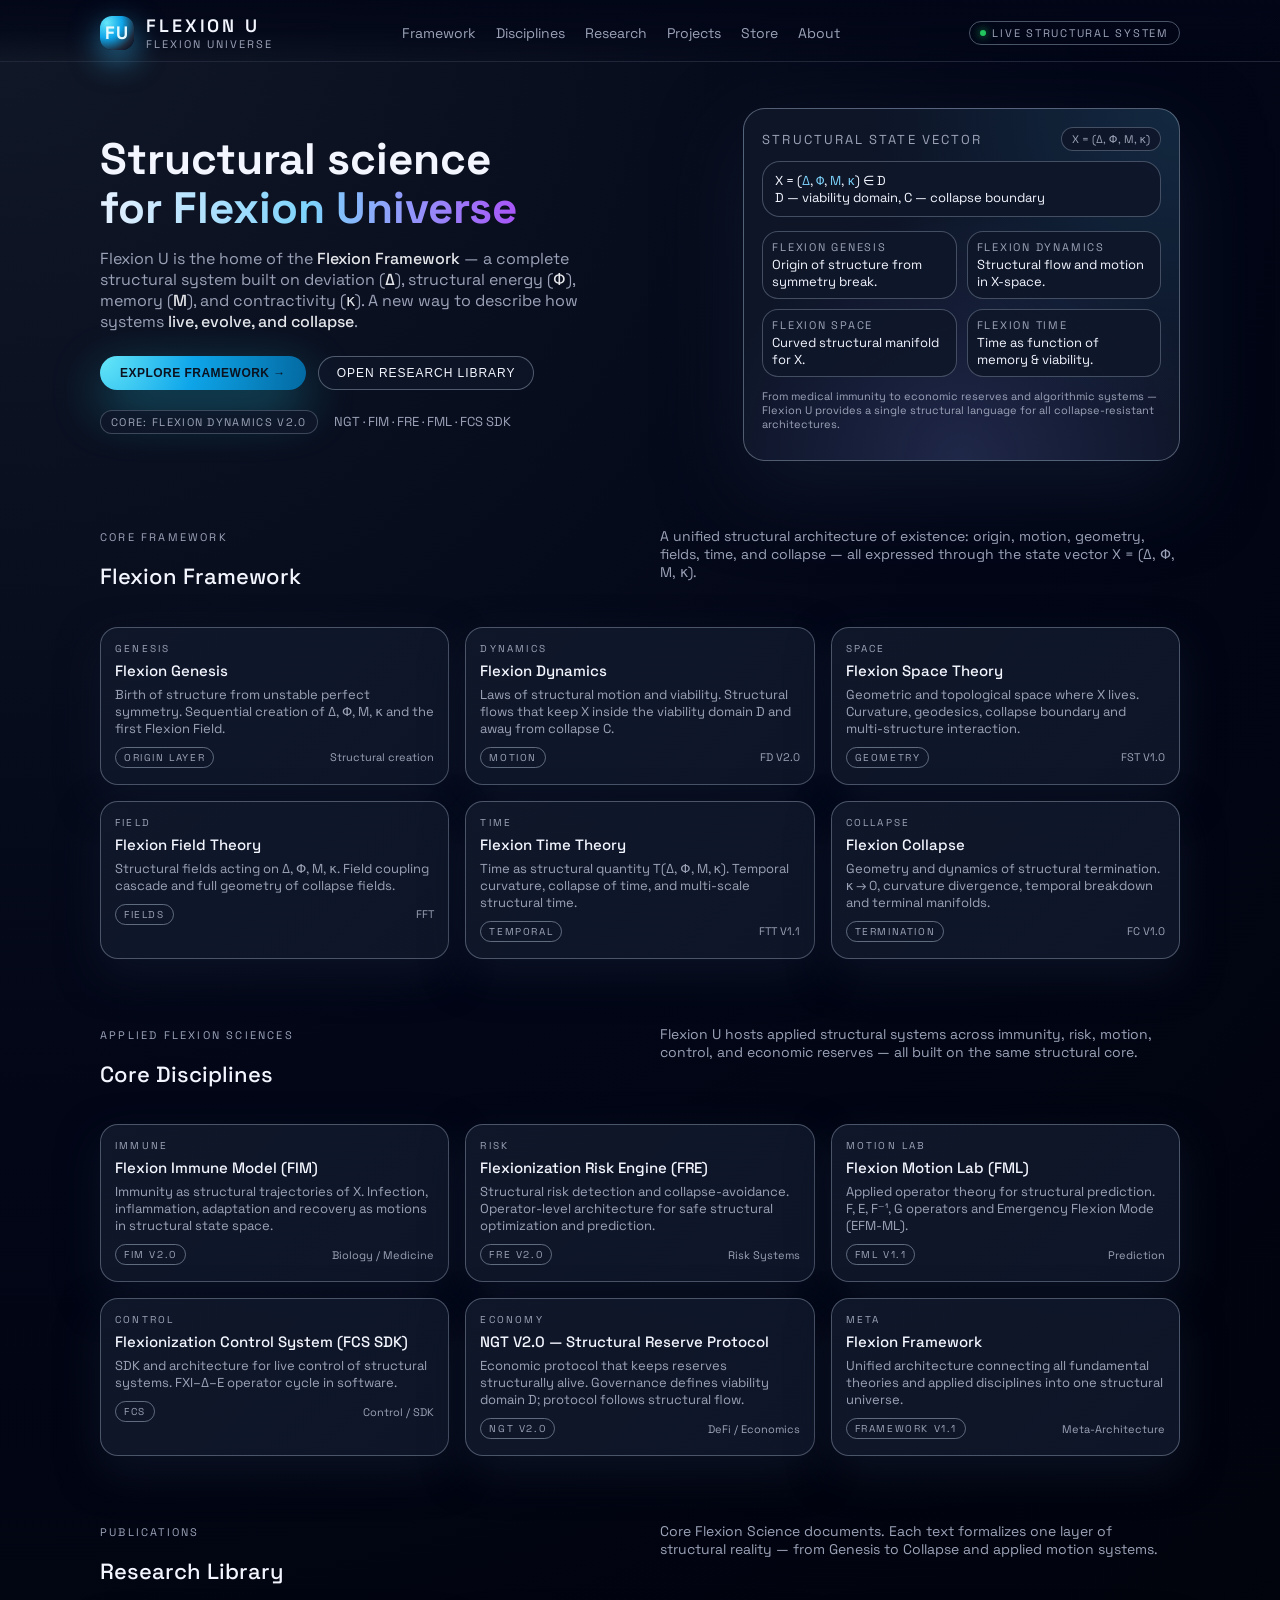
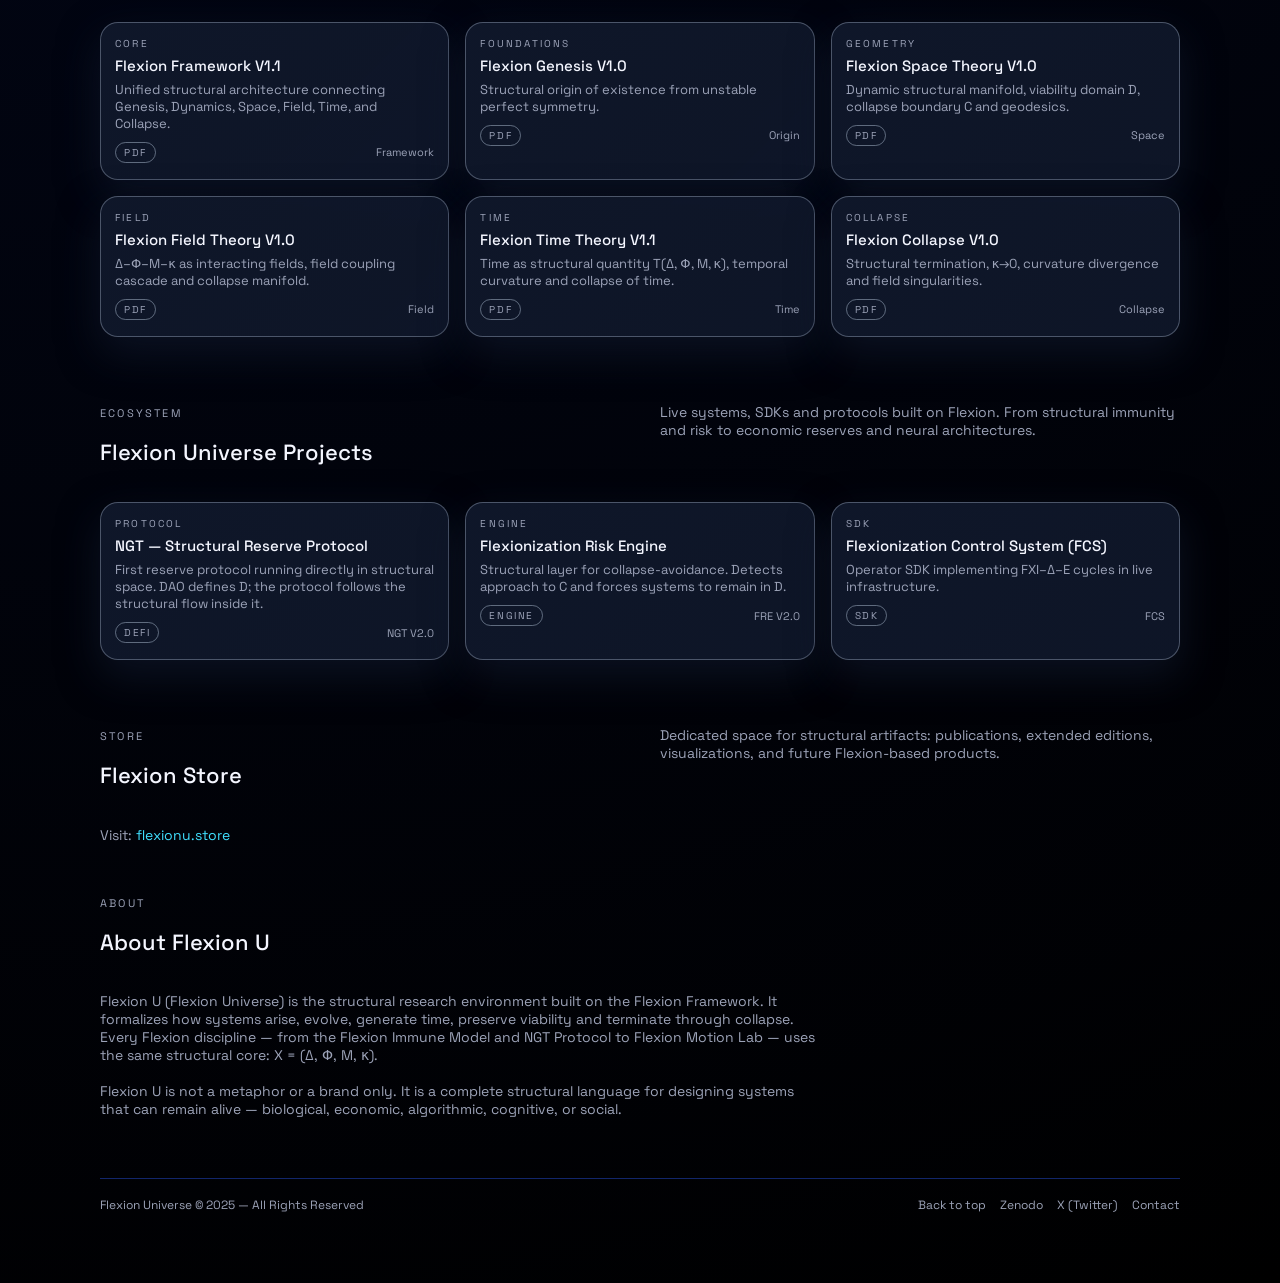
==== index.html @ fbda5f4b "Add files via upload" ====
<!DOCTYPE html>
<html lang="en">
<head>
    <meta charset="UTF-8" />
    <meta name="viewport" content="width=device-width, initial-scale=1.0" />
    <title>Flexion U — Flexion Universe</title>

    <!-- Font -->
    <link rel="preconnect" href="https://fonts.googleapis.com" />
    <link rel="preconnect" href="https://fonts.gstatic.com" crossorigin />
    <link href="https://fonts.googleapis.com/css2?family=Space+Grotesk:wght@300;400;500;600;700&display=swap" rel="stylesheet" />

    <style>
        :root {
            --bg-main: #05070b;
            --bg-alt: #070a11;
            --accent: #40e0ff;
            --accent-soft: rgba(64, 224, 255, 0.18);
            --text-main: #f4f6ff;
            --text-muted: #9ca3b8;
            --border-soft: rgba(148, 163, 184, 0.3);
            --card-bg: rgba(15, 23, 42, 0.85);
            --radius-xl: 22px;
            --radius-lg: 18px;
            --shadow-soft: 0 28px 80px rgba(15, 23, 42, 0.95);
            --shadow-subtle: 0 16px 40px rgba(15, 23, 42, 0.75);
            --transition-fast: 0.18s ease-out;
        }

        * {
            box-sizing: border-box;
        }

        html, body {
            margin: 0;
            padding: 0;
            font-family: "Space Grotesk", system-ui, -apple-system, BlinkMacSystemFont, sans-serif;
            background: radial-gradient(circle at top left, #111827 0, #020617 35%, #000 100%);
            color: var(--text-main);
            scroll-behavior: smooth;
        }

        body {
            min-height: 100vh;
        }

        a {
            color: inherit;
            text-decoration: none;
        }

        /* Header */

        .header {
            position: sticky;
            top: 0;
            z-index: 50;
            backdrop-filter: blur(22px);
            background: linear-gradient(to bottom, rgba(2, 6, 23, 0.92), rgba(2, 6, 23, 0.72), transparent);
            border-bottom: 1px solid rgba(148, 163, 184, 0.2);
        }

        .header-inner {
            max-width: 1120px;
            margin: 0 auto;
            padding: 14px 20px 10px;
            display: flex;
            align-items: center;
            justify-content: space-between;
            gap: 20px;
        }

        .logo-block {
            display: flex;
            align-items: center;
            gap: 12px;
        }

        .logo-mark {
            width: 34px;
            height: 34px;
            border-radius: 12px;
            background: radial-gradient(circle at 20% 20%, #67e8f9, #0ea5e9 40%, #1e293b 75%, #020617 100%);
            display: flex;
            align-items: center;
            justify-content: center;
            font-weight: 700;
            font-size: 18px;
            letter-spacing: 0.08em;
            color: #e5faff;
            box-shadow: 0 10px 30px rgba(56, 189, 248, 0.58);
        }

        .logo-text-main {
            font-size: 18px;
            font-weight: 600;
            letter-spacing: 0.16em;
            text-transform: uppercase;
        }

        .logo-text-sub {
            font-size: 11px;
            color: var(--text-muted);
            letter-spacing: 0.18em;
            text-transform: uppercase;
        }

        .nav {
            display: flex;
            align-items: center;
            gap: 20px;
            font-size: 14px;
            color: var(--text-muted);
        }

        .nav a {
            position: relative;
            padding: 4px 0;
        }

        .nav a::after {
            content: "";
            position: absolute;
            left: 0;
            bottom: -2px;
            width: 0;
            height: 2px;
            background: linear-gradient(90deg, #22d3ee, #38bdf8);
            transition: width var(--transition-fast);
        }

        .nav a:hover::after {
            width: 100%;
        }

        .badge {
            display: inline-flex;
            align-items: center;
            gap: 6px;
            padding: 4px 10px;
            border-radius: 999px;
            border: 1px solid rgba(148, 163, 184, 0.5);
            font-size: 11px;
            text-transform: uppercase;
            letter-spacing: 0.16em;
            color: var(--text-muted);
        }

        .badge-dot {
            width: 6px;
            height: 6px;
            border-radius: 999px;
            background: #22c55e;
            box-shadow: 0 0 8px #22c55e;
        }

        /* Layout */

        .page {
            max-width: 1120px;
            margin: 0 auto;
            padding: 32px 20px 60px;
        }

        /* Hero */

        .hero {
            display: grid;
            grid-template-columns: minmax(0, 3.5fr) minmax(0, 2.5fr);
            gap: 32px;
            align-items: center;
            margin-top: 14px;
        }

        @media (max-width: 880px) {
            .hero {
                grid-template-columns: minmax(0, 1fr);
            }
        }

        .hero-title {
            font-size: clamp(32px, 5vw, 44px);
            line-height: 1.1;
            margin: 0 0 12px;
        }

        .hero-gradient {
            background: linear-gradient(90deg, #e5f0ff, #7dd3fc, #a855f7);
            -webkit-background-clip: text;
            background-clip: text;
            color: transparent;
        }

        .hero-sub {
            font-size: 16px;
            color: var(--text-muted);
            max-width: 520px;
        }

        .hero-sub strong {
            color: #e5e7eb;
            font-weight: 500;
        }

        .hero-actions {
            margin-top: 24px;
            display: flex;
            flex-wrap: wrap;
            gap: 12px;
        }

        .btn-primary {
            padding: 10px 20px;
            border-radius: 999px;
            border: none;
            cursor: pointer;
            background: radial-gradient(circle at 0% 0%, #67e8f9, #0ea5e9 45%, #0369a1 100%);
            color: #0b1220;
            font-weight: 600;
            letter-spacing: 0.04em;
            text-transform: uppercase;
            font-size: 12px;
            display: inline-flex;
            align-items: center;
            gap: 8px;
            box-shadow: 0 18px 50px rgba(34, 211, 238, 0.4);
            transition: transform var(--transition-fast), box-shadow var(--transition-fast), filter var(--transition-fast);
        }

        .btn-primary:hover {
            transform: translateY(-1px);
            box-shadow: 0 20px 70px rgba(34, 211, 238, 0.6);
            filter: brightness(1.05);
        }

        .btn-ghost {
            padding: 9px 18px;
            border-radius: 999px;
            border: 1px solid rgba(148, 163, 184, 0.5);
            background: rgba(15, 23, 42, 0.7);
            color: var(--text-main);
            font-weight: 500;
            font-size: 12px;
            text-transform: uppercase;
            letter-spacing: 0.08em;
            display: inline-flex;
            align-items: center;
            gap: 8px;
            cursor: pointer;
            transition: background var(--transition-fast), border-color var(--transition-fast), transform var(--transition-fast);
        }

        .btn-ghost:hover {
            background: rgba(15, 23, 42, 0.95);
            border-color: rgba(148, 163, 184, 0.8);
            transform: translateY(-1px);
        }

        .hero-meta {
            margin-top: 20px;
            display: flex;
            flex-wrap: wrap;
            gap: 16px;
            font-size: 13px;
            color: var(--text-muted);
        }

        .hero-meta span {
            display: inline-flex;
            align-items: center;
            gap: 8px;
        }

        .hero-meta-tag {
            padding: 4px 10px;
            border-radius: 999px;
            background: rgba(15, 23, 42, 0.8);
            border: 1px solid rgba(148, 163, 184, 0.35);
            font-size: 11px;
            letter-spacing: 0.12em;
            text-transform: uppercase;
        }

        /* Hero right panel */

        .hero-panel {
            border-radius: var(--radius-xl);
            padding: 18px 18px 18px;
            background: radial-gradient(circle at top right, rgba(56, 189, 248, 0.12), transparent 55%),
                        radial-gradient(circle at bottom, rgba(129, 140, 248, 0.16), transparent 60%),
                        rgba(15, 23, 42, 0.9);
            border: 1px solid rgba(148, 163, 184, 0.5);
            box-shadow: var(--shadow-soft);
        }

        .hero-panel-header {
            display: flex;
            align-items: center;
            justify-content: space-between;
            margin-bottom: 10px;
        }

        .hero-panel-title {
            font-size: 13px;
            text-transform: uppercase;
            letter-spacing: 0.16em;
            color: var(--text-muted);
        }

        .hero-panel-chip {
            font-size: 11px;
            padding: 4px 10px;
            border-radius: 999px;
            background: rgba(15, 23, 42, 0.9);
            border: 1px solid rgba(148, 163, 184, 0.4);
            color: var(--text-muted);
        }

        .hero-state {
            margin-top: 6px;
            padding: 10px 12px;
            border-radius: var(--radius-lg);
            border: 1px solid rgba(148, 163, 184, 0.4);
            background: rgba(15, 23, 42, 0.9);
            font-family: "Space Grotesk", monospace;
            font-size: 13px;
        }

        .hero-state span {
            color: #7dd3fc;
        }

        .hero-grid {
            margin-top: 14px;
            display: grid;
            grid-template-columns: repeat(2, minmax(0, 1fr));
            gap: 10px;
            font-size: 12px;
        }

        .hero-chip {
            padding: 8px 9px;
            border-radius: 16px;
            background: rgba(15, 23, 42, 0.9);
            border: 1px solid rgba(148, 163, 184, 0.4);
        }

        .hero-chip-label {
            font-size: 11px;
            text-transform: uppercase;
            letter-spacing: 0.16em;
            color: var(--text-muted);
            margin-bottom: 2px;
        }

        .hero-chip-value {
            font-size: 13px;
        }

        .hero-footnote {
            margin-top: 12px;
            font-size: 11px;
            color: var(--text-muted);
        }

        /* Sections general */

        .section {
            margin-top: 52px;
        }

        .section-header {
            display: flex;
            align-items: baseline;
            justify-content: space-between;
            gap: 16px;
            margin-bottom: 18px;
        }

        .section-title {
            font-size: 22px;
            font-weight: 500;
        }

        .section-kicker {
            font-size: 11px;
            letter-spacing: 0.2em;
            text-transform: uppercase;
            color: var(--text-muted);
        }

        .section-description {
            font-size: 14px;
            color: var(--text-muted);
            max-width: 520px;
        }

        /* Cards */

        .grid {
            display: grid;
            grid-template-columns: repeat(3, minmax(0, 1fr));
            gap: 16px;
        }

        @media (max-width: 900px) {
            .grid {
                grid-template-columns: repeat(2, minmax(0, 1fr));
            }
        }

        @media (max-width: 640px) {
            .grid {
                grid-template-columns: minmax(0, 1fr);
            }
        }

        .card {
            border-radius: var(--radius-lg);
            background: linear-gradient(135deg, rgba(15, 23, 42, 0.98), rgba(15, 23, 42, 0.92));
            border: 1px solid rgba(148, 163, 184, 0.45);
            padding: 14px 14px 16px;
            box-shadow: var(--shadow-subtle);
            position: relative;
            overflow: hidden;
            transition: transform var(--transition-fast), box-shadow var(--transition-fast), border-color var(--transition-fast), background 0.2s ease-out;
        }

        .card::before {
            content: "";
            position: absolute;
            inset: 0;
            background: radial-gradient(circle at top left, rgba(56, 189, 248, 0.16), transparent 55%);
            opacity: 0;
            transition: opacity var(--transition-fast);
        }

        .card:hover {
            transform: translateY(-3px);
            box-shadow: 0 24px 60px rgba(15, 23, 42, 0.95);
            border-color: rgba(56, 189, 248, 0.7);
            background: linear-gradient(135deg, rgba(15, 23, 42, 1), rgba(15, 23, 42, 0.96));
        }

        .card:hover::before {
            opacity: 1;
        }

        .card-tag {
            font-size: 10px;
            letter-spacing: 0.22em;
            text-transform: uppercase;
            color: var(--text-muted);
            margin-bottom: 6px;
        }

        .card-title {
            font-size: 15px;
            font-weight: 500;
            margin-bottom: 6px;
        }

        .card-text {
            font-size: 13px;
            color: var(--text-muted);
            margin-bottom: 10px;
        }

        .card-meta {
            font-size: 11px;
            color: var(--text-muted);
            display: flex;
            align-items: center;
            justify-content: space-between;
            gap: 6px;
        }

        .pill {
            padding: 3px 8px;
            border-radius: 999px;
            border: 1px solid rgba(148, 163, 184, 0.6);
            font-size: 10px;
            letter-spacing: 0.16em;
            text-transform: uppercase;
        }

        /* Store & About */

        .link-highlight {
            color: var(--accent);
        }

        .about-text {
            font-size: 14px;
            color: var(--text-muted);
            max-width: 720px;
        }

        /* Footer */

        .footer {
            margin-top: 60px;
            border-top: 1px solid rgba(30, 64, 175, 0.6);
            padding-top: 18px;
            padding-bottom: 10px;
            font-size: 12px;
            color: var(--text-muted);
            display: flex;
            flex-wrap: wrap;
            align-items: center;
            justify-content: space-between;
            gap: 10px;
        }

        .footer-links {
            display: flex;
            flex-wrap: wrap;
            gap: 14px;
            font-size: 12px;
        }

        .footer-links a {
            color: var(--text-muted);
        }

        .footer-links a:hover {
            color: var(--accent);
        }

        /* Small screens nav */

        @media (max-width: 720px) {
            .nav {
                display: none;
            }
        }
    </style>
</head>
<body>

<header class="header">
    <div class="header-inner">
        <div class="logo-block">
            <div class="logo-mark">FU</div>
            <div>
                <div class="logo-text-main">Flexion U</div>
                <div class="logo-text-sub">Flexion Universe</div>
            </div>
        </div>

        <nav class="nav">
            <a href="#framework">Framework</a>
            <a href="#disciplines">Disciplines</a>
            <a href="#research">Research</a>
            <a href="#projects">Projects</a>
            <a href="#store">Store</a>
            <a href="#about">About</a>
        </nav>

        <div class="badge">
            <span class="badge-dot"></span>
            LIVE STRUCTURAL SYSTEM
        </div>
    </div>
</header>

<main class="page">
    <!-- HERO -->
    <section class="hero" id="top">
        <div>
            <h1 class="hero-title">
                Structural science<br />
                <span class="hero-gradient">for Flexion Universe</span>
            </h1>
            <p class="hero-sub">
                Flexion U is the home of the <strong>Flexion Framework</strong> — a complete structural system built on
                deviation (<strong>Δ</strong>), structural energy (<strong>Φ</strong>), memory (<strong>M</strong>), and contractivity (<strong>κ</strong>).
                A new way to describe how systems <strong>live, evolve, and collapse</strong>.
            </p>

            <div class="hero-actions">
                <button class="btn-primary" onclick="document.getElementById('framework').scrollIntoView({behavior:'smooth'})">
                    Explore Framework →
                </button>
                <button class="btn-ghost" onclick="document.getElementById('research').scrollIntoView({behavior:'smooth'})">
                    Open Research Library
                </button>
            </div>

            <div class="hero-meta">
                <span class="hero-meta-tag">Core: Flexion Dynamics V2.0</span>
                <span>NGT · FIM · FRE · FML · FCS SDK</span>
            </div>
        </div>

        <aside class="hero-panel">
            <div class="hero-panel-header">
                <div>
                    <div class="hero-panel-title">Structural State Vector</div>
                </div>
                <div class="hero-panel-chip">X = (Δ, Φ, M, κ)</div>
            </div>
            <div class="hero-state">
                X = (<span>Δ</span>, <span>Φ</span>, <span>M</span>, <span>κ</span>) ∈ D<br />
                D — viability domain, C — collapse boundary
            </div>

            <div class="hero-grid">
                <div class="hero-chip">
                    <div class="hero-chip-label">Flexion Genesis</div>
                    <div class="hero-chip-value">Origin of structure from symmetry break.</div>
                </div>
                <div class="hero-chip">
                    <div class="hero-chip-label">Flexion Dynamics</div>
                    <div class="hero-chip-value">Structural flow and motion in X-space.</div>
                </div>
                <div class="hero-chip">
                    <div class="hero-chip-label">Flexion Space</div>
                    <div class="hero-chip-value">Curved structural manifold for X.</div>
                </div>
                <div class="hero-chip">
                    <div class="hero-chip-label">Flexion Time</div>
                    <div class="hero-chip-value">Time as function of memory &amp; viability.</div>
                </div>
            </div>

            <p class="hero-footnote">
                From medical immunity to economic reserves and algorithmic systems — Flexion U provides a single
                structural language for all collapse-resistant architectures.
            </p>
        </aside>
    </section>

    <!-- FLEXION FRAMEWORK -->
    <section class="section" id="framework">
        <div class="section-header">
            <div>
                <div class="section-kicker">Core Framework</div>
                <h2 class="section-title">Flexion Framework</h2>
            </div>
            <p class="section-description">
                A unified structural architecture of existence: origin, motion, geometry, fields, time, and collapse —
                all expressed through the state vector X = (Δ, Φ, M, κ).
            </p>
        </div>

        <div class="grid">
            <article class="card">
                <div class="card-tag">Genesis</div>
                <div class="card-title">Flexion Genesis</div>
                <div class="card-text">
                    Birth of structure from unstable perfect symmetry. Sequential creation of Δ, Φ, M, κ and the first Flexion Field.
                </div>
                <div class="card-meta">
                    <span class="pill">Origin Layer</span>
                    <span>Structural creation</span>
                </div>
            </article>

            <article class="card">
                <div class="card-tag">Dynamics</div>
                <div class="card-title">Flexion Dynamics</div>
                <div class="card-text">
                    Laws of structural motion and viability. Structural flows that keep X inside the viability domain D and away from collapse C.
                </div>
                <div class="card-meta">
                    <span class="pill">Motion</span>
                    <span>FD V2.0</span>
                </div>
            </article>

            <article class="card">
                <div class="card-tag">Space</div>
                <div class="card-title">Flexion Space Theory</div>
                <div class="card-text">
                    Geometric and topological space where X lives. Curvature, geodesics, collapse boundary and multi-structure interaction.
                </div>
                <div class="card-meta">
                    <span class="pill">Geometry</span>
                    <span>FST V1.0</span>
                </div>
            </article>

            <article class="card">
                <div class="card-tag">Field</div>
                <div class="card-title">Flexion Field Theory</div>
                <div class="card-text">
                    Structural fields acting on Δ, Φ, M, κ. Field coupling cascade and full geometry of collapse fields.
                </div>
                <div class="card-meta">
                    <span class="pill">Fields</span>
                    <span>FFT</span>
                </div>
            </article>

            <article class="card">
                <div class="card-tag">Time</div>
                <div class="card-title">Flexion Time Theory</div>
                <div class="card-text">
                    Time as structural quantity T(Δ, Φ, M, κ). Temporal curvature, collapse of time, and multi-scale structural time.
                </div>
                <div class="card-meta">
                    <span class="pill">Temporal</span>
                    <span>FTT V1.1</span>
                </div>
            </article>

            <article class="card">
                <div class="card-tag">Collapse</div>
                <div class="card-title">Flexion Collapse</div>
                <div class="card-text">
                    Geometry and dynamics of structural termination. κ → 0, curvature divergence, temporal breakdown and terminal manifolds.
                </div>
                <div class="card-meta">
                    <span class="pill">Termination</span>
                    <span>FC V1.0</span>
                </div>
            </article>
        </div>
    </section>

    <!-- CORE DISCIPLINES -->
    <section class="section" id="disciplines">
        <div class="section-header">
            <div>
                <div class="section-kicker">Applied Flexion Sciences</div>
                <h2 class="section-title">Core Disciplines</h2>
            </div>
            <p class="section-description">
                Flexion U hosts applied structural systems across immunity, risk, motion, control, and economic reserves — all built on the same structural core.
            </p>
        </div>

        <div class="grid">
            <article class="card">
                <div class="card-tag">Immune</div>
                <div class="card-title">Flexion Immune Model (FIM)</div>
                <div class="card-text">
                    Immunity as structural trajectories of X. Infection, inflammation, adaptation and recovery as motions in structural state space.
                </div>
                <div class="card-meta">
                    <span class="pill">FIM V2.0</span>
                    <span>Biology / Medicine</span>
                </div>
            </article>

            <article class="card">
                <div class="card-tag">Risk</div>
                <div class="card-title">Flexionization Risk Engine (FRE)</div>
                <div class="card-text">
                    Structural risk detection and collapse-avoidance. Operator-level architecture for safe structural optimization and prediction.
                </div>
                <div class="card-meta">
                    <span class="pill">FRE V2.0</span>
                    <span>Risk Systems</span>
                </div>
            </article>

            <article class="card">
                <div class="card-tag">Motion Lab</div>
                <div class="card-title">Flexion Motion Lab (FML)</div>
                <div class="card-text">
                    Applied operator theory for structural prediction. F, E, F⁻¹, G operators and Emergency Flexion Mode (EFM-ML).
                </div>
                <div class="card-meta">
                    <span class="pill">FML V1.1</span>
                    <span>Prediction</span>
                </div>
            </article>

            <article class="card">
                <div class="card-tag">Control</div>
                <div class="card-title">Flexionization Control System (FCS SDK)</div>
                <div class="card-text">
                    SDK and architecture for live control of structural systems. FXI–Δ–E operator cycle in software.
                </div>
                <div class="card-meta">
                    <span class="pill">FCS</span>
                    <span>Control / SDK</span>
                </div>
            </article>

            <article class="card">
                <div class="card-tag">Economy</div>
                <div class="card-title">NGT V2.0 — Structural Reserve Protocol</div>
                <div class="card-text">
                    Economic protocol that keeps reserves structurally alive. Governance defines viability domain D; protocol follows structural flow.
                </div>
                <div class="card-meta">
                    <span class="pill">NGT V2.0</span>
                    <span>DeFi / Economics</span>
                </div>
            </article>

            <article class="card">
                <div class="card-tag">Meta</div>
                <div class="card-title">Flexion Framework</div>
                <div class="card-text">
                    Unified architecture connecting all fundamental theories and applied disciplines into one structural universe.
                </div>
                <div class="card-meta">
                    <span class="pill">Framework V1.1</span>
                    <span>Meta-Architecture</span>
                </div>
            </article>
        </div>
    </section>

    <!-- RESEARCH LIBRARY -->
    <section class="section" id="research">
        <div class="section-header">
            <div>
                <div class="section-kicker">Publications</div>
                <h2 class="section-title">Research Library</h2>
            </div>
            <p class="section-description">
                Core Flexion Science documents. Each text formalizes one layer of structural reality — from Genesis to Collapse and applied motion systems.
            </p>
        </div>

        <div class="grid">
            <article class="card">
                <div class="card-tag">Core</div>
                <div class="card-title">Flexion Framework V1.1</div>
                <div class="card-text">
                    Unified structural architecture connecting Genesis, Dynamics, Space, Field, Time, and Collapse.
                </div>
                <div class="card-meta">
                    <span class="pill">PDF</span>
                    <span>Framework</span>
                </div>
            </article>
            <article class="card">
                <div class="card-tag">Foundations</div>
                <div class="card-title">Flexion Genesis V1.0</div>
                <div class="card-text">
                    Structural origin of existence from unstable perfect symmetry.
                </div>
                <div class="card-meta">
                    <span class="pill">PDF</span>
                    <span>Origin</span>
                </div>
            </article>
            <article class="card">
                <div class="card-tag">Geometry</div>
                <div class="card-title">Flexion Space Theory V1.0</div>
                <div class="card-text">
                    Dynamic structural manifold, viability domain D, collapse boundary C and geodesics.
                </div>
                <div class="card-meta">
                    <span class="pill">PDF</span>
                    <span>Space</span>
                </div>
            </article>
            <article class="card">
                <div class="card-tag">Field</div>
                <div class="card-title">Flexion Field Theory V1.0</div>
                <div class="card-text">
                    ∆–Φ–M–κ as interacting fields, field coupling cascade and collapse manifold.
                </div>
                <div class="card-meta">
                    <span class="pill">PDF</span>
                    <span>Field</span>
                </div>
            </article>
            <article class="card">
                <div class="card-tag">Time</div>
                <div class="card-title">Flexion Time Theory V1.1</div>
                <div class="card-text">
                    Time as structural quantity T(Δ, Φ, M, κ), temporal curvature and collapse of time.
                </div>
                <div class="card-meta">
                    <span class="pill">PDF</span>
                    <span>Time</span>
                </div>
            </article>
            <article class="card">
                <div class="card-tag">Collapse</div>
                <div class="card-title">Flexion Collapse V1.0</div>
                <div class="card-text">
                    Structural termination, κ→0, curvature divergence and field singularities.
                </div>
                <div class="card-meta">
                    <span class="pill">PDF</span>
                    <span>Collapse</span>
                </div>
            </article>
        </div>
    </section>

    <!-- PROJECTS -->
    <section class="section" id="projects">
        <div class="section-header">
            <div>
                <div class="section-kicker">Ecosystem</div>
                <h2 class="section-title">Flexion Universe Projects</h2>
            </div>
            <p class="section-description">
                Live systems, SDKs and protocols built on Flexion. From structural immunity and risk to economic reserves and neural architectures.
            </p>
        </div>

        <div class="grid">
            <article class="card">
                <div class="card-tag">Protocol</div>
                <div class="card-title">NGT — Structural Reserve Protocol</div>
                <div class="card-text">
                    First reserve protocol running directly in structural space. DAO defines D; the protocol follows the structural flow inside it.
                </div>
                <div class="card-meta">
                    <span class="pill">DeFi</span>
                    <span>NGT V2.0</span>
                </div>
            </article>
            <article class="card">
                <div class="card-tag">Engine</div>
                <div class="card-title">Flexionization Risk Engine</div>
                <div class="card-text">
                    Structural layer for collapse-avoidance. Detects approach to C and forces systems to remain in D.
                </div>
                <div class="card-meta">
                    <span class="pill">Engine</span>
                    <span>FRE V2.0</span>
                </div>
            </article>
            <article class="card">
                <div class="card-tag">SDK</div>
                <div class="card-title">Flexionization Control System (FCS)</div>
                <div class="card-text">
                    Operator SDK implementing FXI–Δ–E cycles in live infrastructure.
                </div>
                <div class="card-meta">
                    <span class="pill">SDK</span>
                    <span>FCS</span>
                </div>
            </article>
        </div>
    </section>

    <!-- STORE -->
    <section class="section" id="store">
        <div class="section-header">
            <div>
                <div class="section-kicker">Store</div>
                <h2 class="section-title">Flexion Store</h2>
            </div>
            <p class="section-description">
                Dedicated space for structural artifacts: publications, extended editions, visualizations, and future Flexion-based products.
            </p>
        </div>

        <p style="font-size:14px;color:var(--text-muted);">
            Visit: <a class="link-highlight" href="https://flexionu.store" target="_blank" rel="noreferrer">flexionu.store</a>
        </p>
    </section>

    <!-- ABOUT -->
    <section class="section" id="about">
        <div class="section-header">
            <div>
                <div class="section-kicker">About</div>
                <h2 class="section-title">About Flexion U</h2>
            </div>
        </div>

        <p class="about-text">
            Flexion U (Flexion Universe) is the structural research environment built on the Flexion Framework. It formalizes how systems
            arise, evolve, generate time, preserve viability and terminate through collapse. Every Flexion discipline — from the Flexion
            Immune Model and NGT Protocol to Flexion Motion Lab — uses the same structural core: X = (Δ, Φ, M, κ).
            <br /><br />
            Flexion U is not a metaphor or a brand only. It is a complete structural language for designing systems that can remain
            alive — biological, economic, algorithmic, cognitive, or social.
        </p>
    </section>

    <!-- FOOTER -->
    <footer class="footer" id="contacts">
        <div>Flexion Universe © 2025 — All Rights Reserved</div>
        <div class="footer-links">
            <!-- сюда потом просто подставишь реальные ссылки -->
            <a href="#top">Back to top</a>
            <a href="https://zenodo.org" target="_blank" rel="noreferrer">Zenodo</a>
            <a href="https://x.com" target="_blank" rel="noreferrer">X (Twitter)</a>
            <a href="mailto:info@flexionu.com">Contact</a>
        </div>
    </footer>
</main>

</body>
</html>
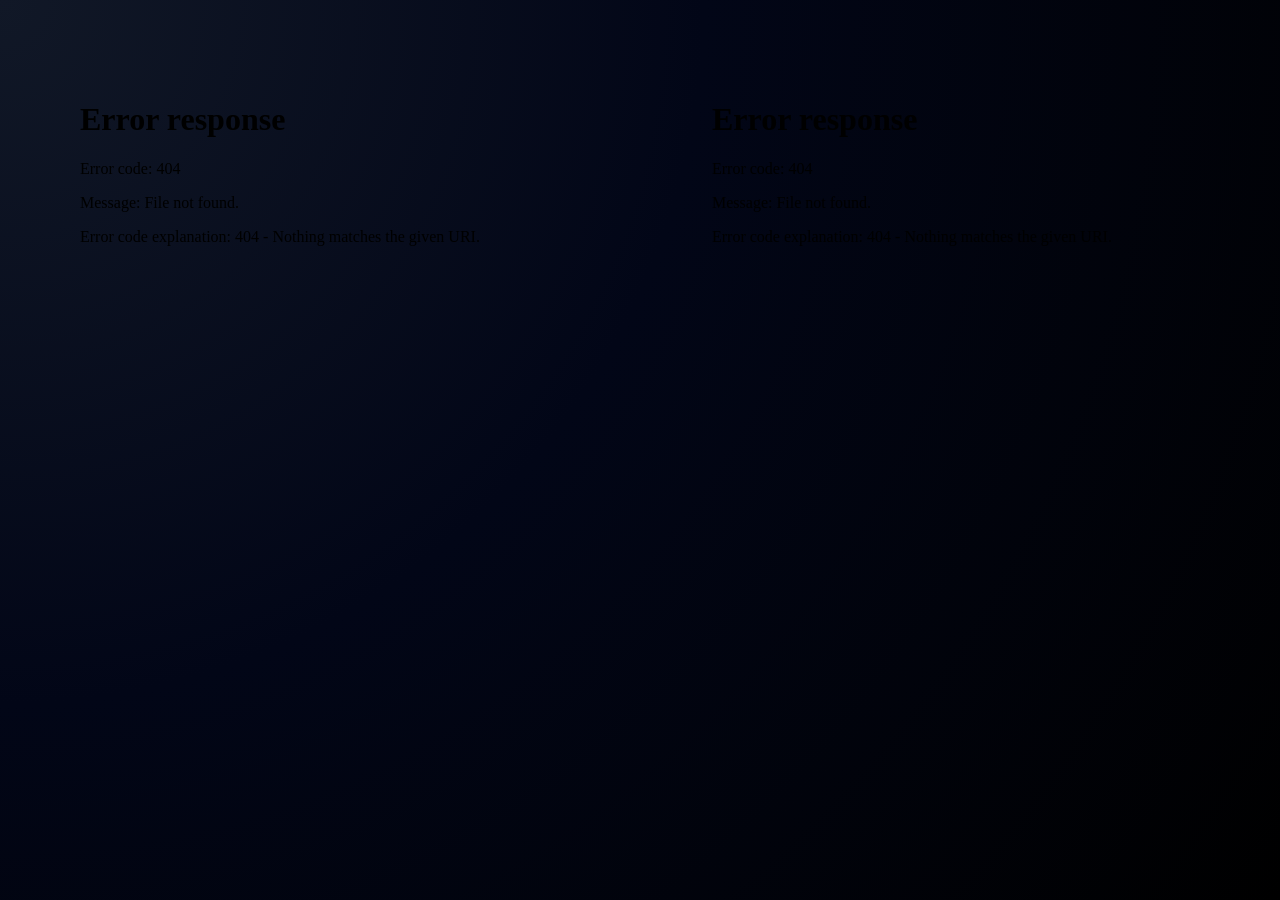
==== commit 5a4fb9d0: "Update index.html" ====
--- a/index.html
+++ b/index.html
@@ -1,989 +1,97 @@
 <!DOCTYPE html>
 <html lang="en">
 <head>
-    <meta charset="UTF-8" />
-    <meta name="viewport" content="width=device-width, initial-scale=1.0" />
-    <title>Flexion U — Flexion Universe</title>
+<meta charset="UTF-8" />
+<meta name="viewport" content="width=device-width, initial-scale=1.0" />
+<title>Flexion Universe</title>
 
-    <!-- Font -->
-    <link rel="preconnect" href="https://fonts.googleapis.com" />
-    <link rel="preconnect" href="https://fonts.gstatic.com" crossorigin />
-    <link href="https://fonts.googleapis.com/css2?family=Space+Grotesk:wght@300;400;500;600;700&display=swap" rel="stylesheet" />
+<link href="https://fonts.googleapis.com/css2?family=Space+Grotesk:wght@300;400;500;600&display=swap" rel="stylesheet" />
 
-    <style>
-        :root {
-            --bg-main: #05070b;
-            --bg-alt: #070a11;
-            --accent: #40e0ff;
-            --accent-soft: rgba(64, 224, 255, 0.18);
-            --text-main: #f4f6ff;
-            --text-muted: #9ca3b8;
-            --border-soft: rgba(148, 163, 184, 0.3);
-            --card-bg: rgba(15, 23, 42, 0.85);
-            --radius-xl: 22px;
-            --radius-lg: 18px;
-            --shadow-soft: 0 28px 80px rgba(15, 23, 42, 0.95);
-            --shadow-subtle: 0 16px 40px rgba(15, 23, 42, 0.75);
-            --transition-fast: 0.18s ease-out;
-        }
+<style>
+:root {
+    --fg: #f4f6ff;
+}
 
-        * {
-            box-sizing: border-box;
-        }
+* { box-sizing: border-box; }
 
-        html, body {
-            margin: 0;
-            padding: 0;
-            font-family: "Space Grotesk", system-ui, -apple-system, BlinkMacSystemFont, sans-serif;
-            background: radial-gradient(circle at top left, #111827 0, #020617 35%, #000 100%);
-            color: var(--text-main);
-            scroll-behavior: smooth;
-        }
+html, body {
+    height: 100%;
+}
 
-        body {
-            min-height: 100vh;
-        }
+body {
+    margin: 0;
+    font-family: "Space Grotesk", system-ui, sans-serif;
+    background: radial-gradient(circle at top left, #111827 0, #020617 45%, #000 100%);
+    color: var(--fg);
+}
 
-        a {
-            color: inherit;
-            text-decoration: none;
-        }
+/* === MAIN LAYOUT === */
 
-        /* Header */
+.main {
+    max-width: 1200px;
+    margin: 0 auto;
+    padding: 80px 64px 120px 32px; /* больше справа чтобы орбита не упиралась */
+    display: grid;
+    grid-template-columns: 1.1fr 0.9fr;
+    gap: 56px;
+    align-items: start;
+}
 
-        .header {
-            position: sticky;
-            top: 0;
-            z-index: 50;
-            backdrop-filter: blur(22px);
-            background: linear-gradient(to bottom, rgba(2, 6, 23, 0.92), rgba(2, 6, 23, 0.72), transparent);
-            border-bottom: 1px solid rgba(148, 163, 184, 0.2);
-        }
+/* LEFT: TEXT */
 
-        .header-inner {
-            max-width: 1120px;
-            margin: 0 auto;
-            padding: 14px 20px 10px;
-            display: flex;
-            align-items: center;
-            justify-content: space-between;
-            gap: 20px;
-        }
+.left iframe {
+    width: 100%;
+    height: 620px;  /* без внутренних скроллов в левом блоке */
+    border: none;
+    display: block;
+}
 
-        .logo-block {
-            display: flex;
-            align-items: center;
-            gap: 12px;
-        }
+/* RIGHT: UNIVERSE */
 
-        .logo-mark {
-            width: 34px;
-            height: 34px;
-            border-radius: 12px;
-            background: radial-gradient(circle at 20% 20%, #67e8f9, #0ea5e9 40%, #1e293b 75%, #020617 100%);
-            display: flex;
-            align-items: center;
-            justify-content: center;
-            font-weight: 700;
-            font-size: 18px;
-            letter-spacing: 0.08em;
-            color: #e5faff;
-            box-shadow: 0 10px 30px rgba(56, 189, 248, 0.58);
-        }
+.right {
+    display: flex;
+    align-items: center;
+    justify-content: center;
+}
 
-        .logo-text-main {
-            font-size: 18px;
-            font-weight: 600;
-            letter-spacing: 0.16em;
-            text-transform: uppercase;
-        }
+.right iframe {
+    width: 100%;
+    height: 520px;  /* фиксируем сцену справа */
+    border: none;
+    display: block;
+    overflow: hidden;
+}
 
-        .logo-text-sub {
-            font-size: 11px;
-            color: var(--text-muted);
-            letter-spacing: 0.18em;
-            text-transform: uppercase;
-        }
+/* RESPONSIVE */
 
-        .nav {
-            display: flex;
-            align-items: center;
-            gap: 20px;
-            font-size: 14px;
-            color: var(--text-muted);
-        }
+@media (max-width: 900px) {
+    .main {
+        grid-template-columns: 1fr;
+        padding: 56px 20px 100px;
+        gap: 36px;
+    }
 
-        .nav a {
-            position: relative;
-            padding: 4px 0;
-        }
+    .left iframe {
+        height: 560px;
+    }
 
-        .nav a::after {
-            content: "";
-            position: absolute;
-            left: 0;
-            bottom: -2px;
-            width: 0;
-            height: 2px;
-            background: linear-gradient(90deg, #22d3ee, #38bdf8);
-            transition: width var(--transition-fast);
-        }
+    .right iframe {
+        height: 420px;
+    }
+}
+</style>
+</head>
 
-        .nav a:hover::after {
-            width: 100%;
-        }
-
-        .badge {
-            display: inline-flex;
-            align-items: center;
-            gap: 6px;
-            padding: 4px 10px;
-            border-radius: 999px;
-            border: 1px solid rgba(148, 163, 184, 0.5);
-            font-size: 11px;
-            text-transform: uppercase;
-            letter-spacing: 0.16em;
-            color: var(--text-muted);
-        }
-
-        .badge-dot {
-            width: 6px;
-            height: 6px;
-            border-radius: 999px;
-            background: #22c55e;
-            box-shadow: 0 0 8px #22c55e;
-        }
-
-        /* Layout */
-
-        .page {
-            max-width: 1120px;
-            margin: 0 auto;
-            padding: 32px 20px 60px;
-        }
-
-        /* Hero */
-
-        .hero {
-            display: grid;
-            grid-template-columns: minmax(0, 3.5fr) minmax(0, 2.5fr);
-            gap: 32px;
-            align-items: center;
-            margin-top: 14px;
-        }
-
-        @media (max-width: 880px) {
-            .hero {
-                grid-template-columns: minmax(0, 1fr);
-            }
-        }
-
-        .hero-title {
-            font-size: clamp(32px, 5vw, 44px);
-            line-height: 1.1;
-            margin: 0 0 12px;
-        }
-
-        .hero-gradient {
-            background: linear-gradient(90deg, #e5f0ff, #7dd3fc, #a855f7);
-            -webkit-background-clip: text;
-            background-clip: text;
-            color: transparent;
-        }
-
-        .hero-sub {
-            font-size: 16px;
-            color: var(--text-muted);
-            max-width: 520px;
-        }
-
-        .hero-sub strong {
-            color: #e5e7eb;
-            font-weight: 500;
-        }
-
-        .hero-actions {
-            margin-top: 24px;
-            display: flex;
-            flex-wrap: wrap;
-            gap: 12px;
-        }
-
-        .btn-primary {
-            padding: 10px 20px;
-            border-radius: 999px;
-            border: none;
-            cursor: pointer;
-            background: radial-gradient(circle at 0% 0%, #67e8f9, #0ea5e9 45%, #0369a1 100%);
-            color: #0b1220;
-            font-weight: 600;
-            letter-spacing: 0.04em;
-            text-transform: uppercase;
-            font-size: 12px;
-            display: inline-flex;
-            align-items: center;
-            gap: 8px;
-            box-shadow: 0 18px 50px rgba(34, 211, 238, 0.4);
-            transition: transform var(--transition-fast), box-shadow var(--transition-fast), filter var(--transition-fast);
-        }
-
-        .btn-primary:hover {
-            transform: translateY(-1px);
-            box-shadow: 0 20px 70px rgba(34, 211, 238, 0.6);
-            filter: brightness(1.05);
-        }
-
-        .btn-ghost {
-            padding: 9px 18px;
-            border-radius: 999px;
-            border: 1px solid rgba(148, 163, 184, 0.5);
-            background: rgba(15, 23, 42, 0.7);
-            color: var(--text-main);
-            font-weight: 500;
-            font-size: 12px;
-            text-transform: uppercase;
-            letter-spacing: 0.08em;
-            display: inline-flex;
-            align-items: center;
-            gap: 8px;
-            cursor: pointer;
-            transition: background var(--transition-fast), border-color var(--transition-fast), transform var(--transition-fast);
-        }
-
-        .btn-ghost:hover {
-            background: rgba(15, 23, 42, 0.95);
-            border-color: rgba(148, 163, 184, 0.8);
-            transform: translateY(-1px);
-        }
-
-        .hero-meta {
-            margin-top: 20px;
-            display: flex;
-            flex-wrap: wrap;
-            gap: 16px;
-            font-size: 13px;
-            color: var(--text-muted);
-        }
-
-        .hero-meta span {
-            display: inline-flex;
-            align-items: center;
-            gap: 8px;
-        }
-
-        .hero-meta-tag {
-            padding: 4px 10px;
-            border-radius: 999px;
-            background: rgba(15, 23, 42, 0.8);
-            border: 1px solid rgba(148, 163, 184, 0.35);
-            font-size: 11px;
-            letter-spacing: 0.12em;
-            text-transform: uppercase;
-        }
-
-        /* Hero right panel */
-
-        .hero-panel {
-            border-radius: var(--radius-xl);
-            padding: 18px 18px 18px;
-            background: radial-gradient(circle at top right, rgba(56, 189, 248, 0.12), transparent 55%),
-                        radial-gradient(circle at bottom, rgba(129, 140, 248, 0.16), transparent 60%),
-                        rgba(15, 23, 42, 0.9);
-            border: 1px solid rgba(148, 163, 184, 0.5);
-            box-shadow: var(--shadow-soft);
-        }
-
-        .hero-panel-header {
-            display: flex;
-            align-items: center;
-            justify-content: space-between;
-            margin-bottom: 10px;
-        }
-
-        .hero-panel-title {
-            font-size: 13px;
-            text-transform: uppercase;
-            letter-spacing: 0.16em;
-            color: var(--text-muted);
-        }
-
-        .hero-panel-chip {
-            font-size: 11px;
-            padding: 4px 10px;
-            border-radius: 999px;
-            background: rgba(15, 23, 42, 0.9);
-            border: 1px solid rgba(148, 163, 184, 0.4);
-            color: var(--text-muted);
-        }
-
-        .hero-state {
-            margin-top: 6px;
-            padding: 10px 12px;
-            border-radius: var(--radius-lg);
-            border: 1px solid rgba(148, 163, 184, 0.4);
-            background: rgba(15, 23, 42, 0.9);
-            font-family: "Space Grotesk", monospace;
-            font-size: 13px;
-        }
-
-        .hero-state span {
-            color: #7dd3fc;
-        }
-
-        .hero-grid {
-            margin-top: 14px;
-            display: grid;
-            grid-template-columns: repeat(2, minmax(0, 1fr));
-            gap: 10px;
-            font-size: 12px;
-        }
-
-        .hero-chip {
-            padding: 8px 9px;
-            border-radius: 16px;
-            background: rgba(15, 23, 42, 0.9);
-            border: 1px solid rgba(148, 163, 184, 0.4);
-        }
-
-        .hero-chip-label {
-            font-size: 11px;
-            text-transform: uppercase;
-            letter-spacing: 0.16em;
-            color: var(--text-muted);
-            margin-bottom: 2px;
-        }
-
-        .hero-chip-value {
-            font-size: 13px;
-        }
-
-        .hero-footnote {
-            margin-top: 12px;
-            font-size: 11px;
-            color: var(--text-muted);
-        }
-
-        /* Sections general */
-
-        .section {
-            margin-top: 52px;
-        }
-
-        .section-header {
-            display: flex;
-            align-items: baseline;
-            justify-content: space-between;
-            gap: 16px;
-            margin-bottom: 18px;
-        }
-
-        .section-title {
-            font-size: 22px;
-            font-weight: 500;
-        }
-
-        .section-kicker {
-            font-size: 11px;
-            letter-spacing: 0.2em;
-            text-transform: uppercase;
-            color: var(--text-muted);
-        }
-
-        .section-description {
-            font-size: 14px;
-            color: var(--text-muted);
-            max-width: 520px;
-        }
-
-        /* Cards */
-
-        .grid {
-            display: grid;
-            grid-template-columns: repeat(3, minmax(0, 1fr));
-            gap: 16px;
-        }
-
-        @media (max-width: 900px) {
-            .grid {
-                grid-template-columns: repeat(2, minmax(0, 1fr));
-            }
-        }
-
-        @media (max-width: 640px) {
-            .grid {
-                grid-template-columns: minmax(0, 1fr);
-            }
-        }
-
-        .card {
-            border-radius: var(--radius-lg);
-            background: linear-gradient(135deg, rgba(15, 23, 42, 0.98), rgba(15, 23, 42, 0.92));
-            border: 1px solid rgba(148, 163, 184, 0.45);
-            padding: 14px 14px 16px;
-            box-shadow: var(--shadow-subtle);
-            position: relative;
-            overflow: hidden;
-            transition: transform var(--transition-fast), box-shadow var(--transition-fast), border-color var(--transition-fast), background 0.2s ease-out;
-        }
-
-        .card::before {
-            content: "";
-            position: absolute;
-            inset: 0;
-            background: radial-gradient(circle at top left, rgba(56, 189, 248, 0.16), transparent 55%);
-            opacity: 0;
-            transition: opacity var(--transition-fast);
-        }
-
-        .card:hover {
-            transform: translateY(-3px);
-            box-shadow: 0 24px 60px rgba(15, 23, 42, 0.95);
-            border-color: rgba(56, 189, 248, 0.7);
-            background: linear-gradient(135deg, rgba(15, 23, 42, 1), rgba(15, 23, 42, 0.96));
-        }
-
-        .card:hover::before {
-            opacity: 1;
-        }
-
-        .card-tag {
-            font-size: 10px;
-            letter-spacing: 0.22em;
-            text-transform: uppercase;
-            color: var(--text-muted);
-            margin-bottom: 6px;
-        }
-
-        .card-title {
-            font-size: 15px;
-            font-weight: 500;
-            margin-bottom: 6px;
-        }
-
-        .card-text {
-            font-size: 13px;
-            color: var(--text-muted);
-            margin-bottom: 10px;
-        }
-
-        .card-meta {
-            font-size: 11px;
-            color: var(--text-muted);
-            display: flex;
-            align-items: center;
-            justify-content: space-between;
-            gap: 6px;
-        }
-
-        .pill {
-            padding: 3px 8px;
-            border-radius: 999px;
-            border: 1px solid rgba(148, 163, 184, 0.6);
-            font-size: 10px;
-            letter-spacing: 0.16em;
-            text-transform: uppercase;
-        }
-
-        /* Store & About */
-
-        .link-highlight {
-            color: var(--accent);
-        }
-
-        .about-text {
-            font-size: 14px;
-            color: var(--text-muted);
-            max-width: 720px;
-        }
-
-        /* Footer */
-
-        .footer {
-            margin-top: 60px;
-            border-top: 1px solid rgba(30, 64, 175, 0.6);
-            padding-top: 18px;
-            padding-bottom: 10px;
-            font-size: 12px;
-            color: var(--text-muted);
-            display: flex;
-            flex-wrap: wrap;
-            align-items: center;
-            justify-content: space-between;
-            gap: 10px;
-        }
-
-        .footer-links {
-            display: flex;
-            flex-wrap: wrap;
-            gap: 14px;
-            font-size: 12px;
-        }
-
-        .footer-links a {
-            color: var(--text-muted);
-        }
-
-        .footer-links a:hover {
-            color: var(--accent);
-        }
-
-        /* Small screens nav */
-
-        @media (max-width: 720px) {
-            .nav {
-                display: none;
-            }
-        }
-    </style>
-</head>
 <body>
 
-<header class="header">
-    <div class="header-inner">
-        <div class="logo-block">
-            <div class="logo-mark">FU</div>
-            <div>
-                <div class="logo-text-main">Flexion U</div>
-                <div class="logo-text-sub">Flexion Universe</div>
-            </div>
-        </div>
+<main class="main">
+    <div class="left">
+        <iframe src="intro-text.html" title="Flexion Universe Intro"></iframe>
+    </div>
 
-        <nav class="nav">
-            <a href="#framework">Framework</a>
-            <a href="#disciplines">Disciplines</a>
-            <a href="#research">Research</a>
-            <a href="#projects">Projects</a>
-            <a href="#store">Store</a>
-            <a href="#about">About</a>
-        </nav>
-
-        <div class="badge">
-            <span class="badge-dot"></span>
-            LIVE STRUCTURAL SYSTEM
-        </div>
+    <div class="right">
+        <iframe src="universe-orbit.html" title="Flexion Universe Navigation"></iframe>
     </div>
-</header>
-
-<main class="page">
-    <!-- HERO -->
-    <section class="hero" id="top">
-        <div>
-            <h1 class="hero-title">
-                Structural science<br />
-                <span class="hero-gradient">for Flexion Universe</span>
-            </h1>
-            <p class="hero-sub">
-                Flexion U is the home of the <strong>Flexion Framework</strong> — a complete structural system built on
-                deviation (<strong>Δ</strong>), structural energy (<strong>Φ</strong>), memory (<strong>M</strong>), and contractivity (<strong>κ</strong>).
-                A new way to describe how systems <strong>live, evolve, and collapse</strong>.
-            </p>
-
-            <div class="hero-actions">
-                <button class="btn-primary" onclick="document.getElementById('framework').scrollIntoView({behavior:'smooth'})">
-                    Explore Framework →
-                </button>
-                <button class="btn-ghost" onclick="document.getElementById('research').scrollIntoView({behavior:'smooth'})">
-                    Open Research Library
-                </button>
-            </div>
-
-            <div class="hero-meta">
-                <span class="hero-meta-tag">Core: Flexion Dynamics V2.0</span>
-                <span>NGT · FIM · FRE · FML · FCS SDK</span>
-            </div>
-        </div>
-
-        <aside class="hero-panel">
-            <div class="hero-panel-header">
-                <div>
-                    <div class="hero-panel-title">Structural State Vector</div>
-                </div>
-                <div class="hero-panel-chip">X = (Δ, Φ, M, κ)</div>
-            </div>
-            <div class="hero-state">
-                X = (<span>Δ</span>, <span>Φ</span>, <span>M</span>, <span>κ</span>) ∈ D<br />
-                D — viability domain, C — collapse boundary
-            </div>
-
-            <div class="hero-grid">
-                <div class="hero-chip">
-                    <div class="hero-chip-label">Flexion Genesis</div>
-                    <div class="hero-chip-value">Origin of structure from symmetry break.</div>
-                </div>
-                <div class="hero-chip">
-                    <div class="hero-chip-label">Flexion Dynamics</div>
-                    <div class="hero-chip-value">Structural flow and motion in X-space.</div>
-                </div>
-                <div class="hero-chip">
-                    <div class="hero-chip-label">Flexion Space</div>
-                    <div class="hero-chip-value">Curved structural manifold for X.</div>
-                </div>
-                <div class="hero-chip">
-                    <div class="hero-chip-label">Flexion Time</div>
-                    <div class="hero-chip-value">Time as function of memory &amp; viability.</div>
-                </div>
-            </div>
-
-            <p class="hero-footnote">
-                From medical immunity to economic reserves and algorithmic systems — Flexion U provides a single
-                structural language for all collapse-resistant architectures.
-            </p>
-        </aside>
-    </section>
-
-    <!-- FLEXION FRAMEWORK -->
-    <section class="section" id="framework">
-        <div class="section-header">
-            <div>
-                <div class="section-kicker">Core Framework</div>
-                <h2 class="section-title">Flexion Framework</h2>
-            </div>
-            <p class="section-description">
-                A unified structural architecture of existence: origin, motion, geometry, fields, time, and collapse —
-                all expressed through the state vector X = (Δ, Φ, M, κ).
-            </p>
-        </div>
-
-        <div class="grid">
-            <article class="card">
-                <div class="card-tag">Genesis</div>
-                <div class="card-title">Flexion Genesis</div>
-                <div class="card-text">
-                    Birth of structure from unstable perfect symmetry. Sequential creation of Δ, Φ, M, κ and the first Flexion Field.
-                </div>
-                <div class="card-meta">
-                    <span class="pill">Origin Layer</span>
-                    <span>Structural creation</span>
-                </div>
-            </article>
-
-            <article class="card">
-                <div class="card-tag">Dynamics</div>
-                <div class="card-title">Flexion Dynamics</div>
-                <div class="card-text">
-                    Laws of structural motion and viability. Structural flows that keep X inside the viability domain D and away from collapse C.
-                </div>
-                <div class="card-meta">
-                    <span class="pill">Motion</span>
-                    <span>FD V2.0</span>
-                </div>
-            </article>
-
-            <article class="card">
-                <div class="card-tag">Space</div>
-                <div class="card-title">Flexion Space Theory</div>
-                <div class="card-text">
-                    Geometric and topological space where X lives. Curvature, geodesics, collapse boundary and multi-structure interaction.
-                </div>
-                <div class="card-meta">
-                    <span class="pill">Geometry</span>
-                    <span>FST V1.0</span>
-                </div>
-            </article>
-
-            <article class="card">
-                <div class="card-tag">Field</div>
-                <div class="card-title">Flexion Field Theory</div>
-                <div class="card-text">
-                    Structural fields acting on Δ, Φ, M, κ. Field coupling cascade and full geometry of collapse fields.
-                </div>
-                <div class="card-meta">
-                    <span class="pill">Fields</span>
-                    <span>FFT</span>
-                </div>
-            </article>
-
-            <article class="card">
-                <div class="card-tag">Time</div>
-                <div class="card-title">Flexion Time Theory</div>
-                <div class="card-text">
-                    Time as structural quantity T(Δ, Φ, M, κ). Temporal curvature, collapse of time, and multi-scale structural time.
-                </div>
-                <div class="card-meta">
-                    <span class="pill">Temporal</span>
-                    <span>FTT V1.1</span>
-                </div>
-            </article>
-
-            <article class="card">
-                <div class="card-tag">Collapse</div>
-                <div class="card-title">Flexion Collapse</div>
-                <div class="card-text">
-                    Geometry and dynamics of structural termination. κ → 0, curvature divergence, temporal breakdown and terminal manifolds.
-                </div>
-                <div class="card-meta">
-                    <span class="pill">Termination</span>
-                    <span>FC V1.0</span>
-                </div>
-            </article>
-        </div>
-    </section>
-
-    <!-- CORE DISCIPLINES -->
-    <section class="section" id="disciplines">
-        <div class="section-header">
-            <div>
-                <div class="section-kicker">Applied Flexion Sciences</div>
-                <h2 class="section-title">Core Disciplines</h2>
-            </div>
-            <p class="section-description">
-                Flexion U hosts applied structural systems across immunity, risk, motion, control, and economic reserves — all built on the same structural core.
-            </p>
-        </div>
-
-        <div class="grid">
-            <article class="card">
-                <div class="card-tag">Immune</div>
-                <div class="card-title">Flexion Immune Model (FIM)</div>
-                <div class="card-text">
-                    Immunity as structural trajectories of X. Infection, inflammation, adaptation and recovery as motions in structural state space.
-                </div>
-                <div class="card-meta">
-                    <span class="pill">FIM V2.0</span>
-                    <span>Biology / Medicine</span>
-                </div>
-            </article>
-
-            <article class="card">
-                <div class="card-tag">Risk</div>
-                <div class="card-title">Flexionization Risk Engine (FRE)</div>
-                <div class="card-text">
-                    Structural risk detection and collapse-avoidance. Operator-level architecture for safe structural optimization and prediction.
-                </div>
-                <div class="card-meta">
-                    <span class="pill">FRE V2.0</span>
-                    <span>Risk Systems</span>
-                </div>
-            </article>
-
-            <article class="card">
-                <div class="card-tag">Motion Lab</div>
-                <div class="card-title">Flexion Motion Lab (FML)</div>
-                <div class="card-text">
-                    Applied operator theory for structural prediction. F, E, F⁻¹, G operators and Emergency Flexion Mode (EFM-ML).
-                </div>
-                <div class="card-meta">
-                    <span class="pill">FML V1.1</span>
-                    <span>Prediction</span>
-                </div>
-            </article>
-
-            <article class="card">
-                <div class="card-tag">Control</div>
-                <div class="card-title">Flexionization Control System (FCS SDK)</div>
-                <div class="card-text">
-                    SDK and architecture for live control of structural systems. FXI–Δ–E operator cycle in software.
-                </div>
-                <div class="card-meta">
-                    <span class="pill">FCS</span>
-                    <span>Control / SDK</span>
-                </div>
-            </article>
-
-            <article class="card">
-                <div class="card-tag">Economy</div>
-                <div class="card-title">NGT V2.0 — Structural Reserve Protocol</div>
-                <div class="card-text">
-                    Economic protocol that keeps reserves structurally alive. Governance defines viability domain D; protocol follows structural flow.
-                </div>
-                <div class="card-meta">
-                    <span class="pill">NGT V2.0</span>
-                    <span>DeFi / Economics</span>
-                </div>
-            </article>
-
-            <article class="card">
-                <div class="card-tag">Meta</div>
-                <div class="card-title">Flexion Framework</div>
-                <div class="card-text">
-                    Unified architecture connecting all fundamental theories and applied disciplines into one structural universe.
-                </div>
-                <div class="card-meta">
-                    <span class="pill">Framework V1.1</span>
-                    <span>Meta-Architecture</span>
-                </div>
-            </article>
-        </div>
-    </section>
-
-    <!-- RESEARCH LIBRARY -->
-    <section class="section" id="research">
-        <div class="section-header">
-            <div>
-                <div class="section-kicker">Publications</div>
-                <h2 class="section-title">Research Library</h2>
-            </div>
-            <p class="section-description">
-                Core Flexion Science documents. Each text formalizes one layer of structural reality — from Genesis to Collapse and applied motion systems.
-            </p>
-        </div>
-
-        <div class="grid">
-            <article class="card">
-                <div class="card-tag">Core</div>
-                <div class="card-title">Flexion Framework V1.1</div>
-                <div class="card-text">
-                    Unified structural architecture connecting Genesis, Dynamics, Space, Field, Time, and Collapse.
-                </div>
-                <div class="card-meta">
-                    <span class="pill">PDF</span>
-                    <span>Framework</span>
-                </div>
-            </article>
-            <article class="card">
-                <div class="card-tag">Foundations</div>
-                <div class="card-title">Flexion Genesis V1.0</div>
-                <div class="card-text">
-                    Structural origin of existence from unstable perfect symmetry.
-                </div>
-                <div class="card-meta">
-                    <span class="pill">PDF</span>
-                    <span>Origin</span>
-                </div>
-            </article>
-            <article class="card">
-                <div class="card-tag">Geometry</div>
-                <div class="card-title">Flexion Space Theory V1.0</div>
-                <div class="card-text">
-                    Dynamic structural manifold, viability domain D, collapse boundary C and geodesics.
-                </div>
-                <div class="card-meta">
-                    <span class="pill">PDF</span>
-                    <span>Space</span>
-                </div>
-            </article>
-            <article class="card">
-                <div class="card-tag">Field</div>
-                <div class="card-title">Flexion Field Theory V1.0</div>
-                <div class="card-text">
-                    ∆–Φ–M–κ as interacting fields, field coupling cascade and collapse manifold.
-                </div>
-                <div class="card-meta">
-                    <span class="pill">PDF</span>
-                    <span>Field</span>
-                </div>
-            </article>
-            <article class="card">
-                <div class="card-tag">Time</div>
-                <div class="card-title">Flexion Time Theory V1.1</div>
-                <div class="card-text">
-                    Time as structural quantity T(Δ, Φ, M, κ), temporal curvature and collapse of time.
-                </div>
-                <div class="card-meta">
-                    <span class="pill">PDF</span>
-                    <span>Time</span>
-                </div>
-            </article>
-            <article class="card">
-                <div class="card-tag">Collapse</div>
-                <div class="card-title">Flexion Collapse V1.0</div>
-                <div class="card-text">
-                    Structural termination, κ→0, curvature divergence and field singularities.
-                </div>
-                <div class="card-meta">
-                    <span class="pill">PDF</span>
-                    <span>Collapse</span>
-                </div>
-            </article>
-        </div>
-    </section>
-
-    <!-- PROJECTS -->
-    <section class="section" id="projects">
-        <div class="section-header">
-            <div>
-                <div class="section-kicker">Ecosystem</div>
-                <h2 class="section-title">Flexion Universe Projects</h2>
-            </div>
-            <p class="section-description">
-                Live systems, SDKs and protocols built on Flexion. From structural immunity and risk to economic reserves and neural architectures.
-            </p>
-        </div>
-
-        <div class="grid">
-            <article class="card">
-                <div class="card-tag">Protocol</div>
-                <div class="card-title">NGT — Structural Reserve Protocol</div>
-                <div class="card-text">
-                    First reserve protocol running directly in structural space. DAO defines D; the protocol follows the structural flow inside it.
-                </div>
-                <div class="card-meta">
-                    <span class="pill">DeFi</span>
-                    <span>NGT V2.0</span>
-                </div>
-            </article>
-            <article class="card">
-                <div class="card-tag">Engine</div>
-                <div class="card-title">Flexionization Risk Engine</div>
-                <div class="card-text">
-                    Structural layer for collapse-avoidance. Detects approach to C and forces systems to remain in D.
-                </div>
-                <div class="card-meta">
-                    <span class="pill">Engine</span>
-                    <span>FRE V2.0</span>
-                </div>
-            </article>
-            <article class="card">
-                <div class="card-tag">SDK</div>
-                <div class="card-title">Flexionization Control System (FCS)</div>
-                <div class="card-text">
-                    Operator SDK implementing FXI–Δ–E cycles in live infrastructure.
-                </div>
-                <div class="card-meta">
-                    <span class="pill">SDK</span>
-                    <span>FCS</span>
-                </div>
-            </article>
-        </div>
-    </section>
-
-    <!-- STORE -->
-    <section class="section" id="store">
-        <div class="section-header">
-            <div>
-                <div class="section-kicker">Store</div>
-                <h2 class="section-title">Flexion Store</h2>
-            </div>
-            <p class="section-description">
-                Dedicated space for structural artifacts: publications, extended editions, visualizations, and future Flexion-based products.
-            </p>
-        </div>
-
-        <p style="font-size:14px;color:var(--text-muted);">
-            Visit: <a class="link-highlight" href="https://flexionu.store" target="_blank" rel="noreferrer">flexionu.store</a>
-        </p>
-    </section>
-
-    <!-- ABOUT -->
-    <section class="section" id="about">
-        <div class="section-header">
-            <div>
-                <div class="section-kicker">About</div>
-                <h2 class="section-title">About Flexion U</h2>
-            </div>
-        </div>
-
-        <p class="about-text">
-            Flexion U (Flexion Universe) is the structural research environment built on the Flexion Framework. It formalizes how systems
-            arise, evolve, generate time, preserve viability and terminate through collapse. Every Flexion discipline — from the Flexion
-            Immune Model and NGT Protocol to Flexion Motion Lab — uses the same structural core: X = (Δ, Φ, M, κ).
-            <br /><br />
-            Flexion U is not a metaphor or a brand only. It is a complete structural language for designing systems that can remain
-            alive — biological, economic, algorithmic, cognitive, or social.
-        </p>
-    </section>
-
-    <!-- FOOTER -->
-    <footer class="footer" id="contacts">
-        <div>Flexion Universe © 2025 — All Rights Reserved</div>
-        <div class="footer-links">
-            <!-- сюда потом просто подставишь реальные ссылки -->
-            <a href="#top">Back to top</a>
-            <a href="https://zenodo.org" target="_blank" rel="noreferrer">Zenodo</a>
-            <a href="https://x.com" target="_blank" rel="noreferrer">X (Twitter)</a>
-            <a href="mailto:info@flexionu.com">Contact</a>
-        </div>
-    </footer>
 </main>
 
 </body>
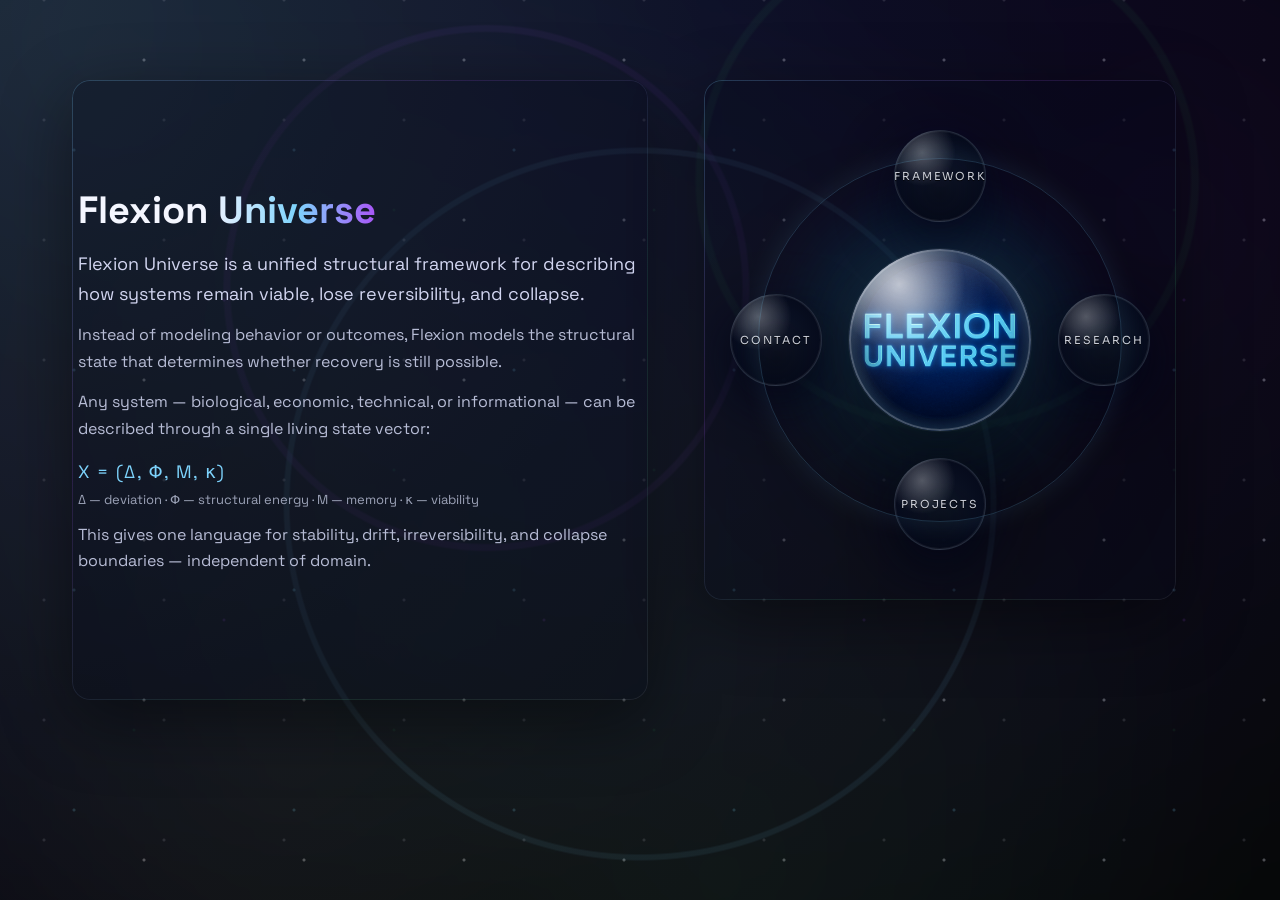
==== commit dc7adf21: "Add files via upload + support and update" ====
--- a/index.html
+++ b/index.html
@@ -5,93 +5,178 @@
 <meta name="viewport" content="width=device-width, initial-scale=1.0" />
 <title>Flexion Universe</title>
 
-<link href="https://fonts.googleapis.com/css2?family=Space+Grotesk:wght@300;400;500;600&display=swap" rel="stylesheet" />
+<link href="https://fonts.googleapis.com/css2?family=Sora:wght@400;500;600&display=swap" rel="stylesheet" />
 
 <style>
-:root {
-    --fg: #f4f6ff;
+:root{
+  --bg1:#111827;
+  --bg2:#020617;
+  --fg:#f4f6ff;
+  --muted2:#c7cbe3;
+  --accent:#7dd3fc;
 }
 
-* { box-sizing: border-box; }
+*{ box-sizing:border-box; }
+html,body{ height:100%; }
 
-html, body {
-    height: 100%;
+body{
+  margin:0;
+  font-family:"Sora", system-ui, sans-serif;
+  background: radial-gradient(circle at top left, var(--bg1) 0, var(--bg2) 45%, #000 100%);
+  color: var(--fg);
+  overflow-x:hidden;
 }
 
-body {
-    margin: 0;
-    font-family: "Space Grotesk", system-ui, sans-serif;
-    background: radial-gradient(circle at top left, #111827 0, #020617 45%, #000 100%);
-    color: var(--fg);
+/* ===== space background (same style as other pages) ===== */
+.bg{
+  position:fixed;
+  inset:0;
+  z-index:-2;
+  pointer-events:none;
+  overflow:hidden;
+}
+.bg::before,
+.bg::after{
+  content:"";
+  position:absolute;
+  inset:-20%;
+  background-repeat:repeat;
+  opacity:.55;
+  transform:translateZ(0);
+}
+.bg::before{
+  background-image:
+    radial-gradient(circle, rgba(244,246,255,.55) 0 1px, transparent 2px),
+    radial-gradient(circle, rgba(125,211,252,.35) 0 1px, transparent 2px),
+    radial-gradient(circle, rgba(168,85,247,.25) 0 1px, transparent 2px);
+  background-size:160px 160px, 220px 220px, 320px 320px;
+  animation: driftA 140s linear infinite;
+}
+.bg::after{
+  background-image:
+    radial-gradient(circle, rgba(244,246,255,.35) 0 1px, transparent 2px),
+    radial-gradient(circle, rgba(74,222,128,.18) 0 1px, transparent 2px);
+  background-size:120px 120px, 260px 260px;
+  opacity:.35;
+  animation: driftB 220s linear infinite;
+}
+.nebula{
+  position:absolute;
+  inset:-20%;
+  background:
+    radial-gradient(circle at 20% 15%, rgba(125,211,252,.12), transparent 55%),
+    radial-gradient(circle at 80% 30%, rgba(168,85,247,.10), transparent 58%),
+    radial-gradient(circle at 55% 85%, rgba(74,222,128,.08), transparent 60%),
+    radial-gradient(circle at 30% 75%, rgba(251,146,60,.08), transparent 62%);
+  filter: blur(14px);
+  opacity: .9;
+}
+.rings{
+  position:absolute;
+  inset:-10%;
+  opacity:.35;
+  background:
+    radial-gradient(circle at 50% 55%, transparent 0 36%, rgba(125,211,252,.22) 36.2% 36.6%, transparent 36.8%),
+    radial-gradient(circle at 40% 35%, transparent 0 22%, rgba(168,85,247,.18) 22.2% 22.6%, transparent 22.8%),
+    radial-gradient(circle at 70% 25%, transparent 0 18%, rgba(74,222,128,.14) 18.2% 18.6%, transparent 18.8%);
+  filter: blur(0.2px);
+  animation: slowSpin 240s linear infinite;
+  transform-origin: 50% 50%;
+}
+@keyframes driftA{ from{ transform: translate3d(0,0,0);} to{ transform: translate3d(-120px, 140px, 0);} }
+@keyframes driftB{ from{ transform: translate3d(0,0,0);} to{ transform: translate3d(160px, -120px, 0);} }
+@keyframes slowSpin{ from{ transform: rotate(0deg);} to{ transform: rotate(360deg);} }
+
+/* ===== MAIN LAYOUT (kept) ===== */
+.main{
+  max-width:1200px;
+  margin:0 auto;
+  padding:80px 64px 120px 32px; /* as you had (more on right) */
+  display:grid;
+  grid-template-columns: 1.1fr 0.9fr;
+  gap:56px;
+  align-items:start;
 }
 
-/* === MAIN LAYOUT === */
-
-.main {
-    max-width: 1200px;
-    margin: 0 auto;
-    padding: 80px 64px 120px 32px; /* больше справа чтобы орбита не упиралась */
-    display: grid;
-    grid-template-columns: 1.1fr 0.9fr;
-    gap: 56px;
-    align-items: start;
+/* LEFT */
+.left iframe{
+  width:100%;
+  height:620px;
+  border:none;
+  display:block;
+  border-radius:18px;
+  overflow:hidden;
+  background: rgba(2,6,23,0.25);
+  box-shadow: 0 20px 70px rgba(0,0,0,0.45);
 }
 
-/* LEFT: TEXT */
-
-.left iframe {
-    width: 100%;
-    height: 620px;  /* без внутренних скроллов в левом блоке */
-    border: none;
-    display: block;
+/* RIGHT */
+.right{
+  display:flex;
+  align-items:center;
+  justify-content:center;
+}
+.right iframe{
+  width:100%;
+  height:520px;
+  border:none;
+  display:block;
+  border-radius:18px;
+  overflow:hidden;
+  background: rgba(2,6,23,0.25);
+  box-shadow: 0 20px 70px rgba(0,0,0,0.45);
 }
 
-/* RIGHT: UNIVERSE */
-
-.right {
-    display: flex;
-    align-items: center;
-    justify-content: center;
+/* subtle “research-like” frame */
+.frame{
+  position:relative;
 }
-
-.right iframe {
-    width: 100%;
-    height: 520px;  /* фиксируем сцену справа */
-    border: none;
-    display: block;
-    overflow: hidden;
+.frame::before{
+  content:"";
+  position:absolute;
+  inset:0;
+  padding:1px;
+  border-radius:18px;
+  background: linear-gradient(135deg,
+    rgba(125,211,252,.35),
+    rgba(168,85,247,.25),
+    rgba(74,222,128,.18),
+    rgba(244,246,255,.12)
+  );
+  -webkit-mask: linear-gradient(#000 0 0) content-box, linear-gradient(#000 0 0);
+  -webkit-mask-composite: xor;
+  mask-composite: exclude;
+  opacity:.65;
+  pointer-events:none;
 }
 
 /* RESPONSIVE */
-
-@media (max-width: 900px) {
-    .main {
-        grid-template-columns: 1fr;
-        padding: 56px 20px 100px;
-        gap: 36px;
-    }
-
-    .left iframe {
-        height: 560px;
-    }
-
-    .right iframe {
-        height: 420px;
-    }
+@media (max-width: 900px){
+  .main{
+    grid-template-columns: 1fr;
+    padding:56px 20px 100px;
+    gap:36px;
+  }
+  .left iframe{ height:560px; }
+  .right iframe{ height:420px; }
 }
 </style>
 </head>
 
 <body>
+<div class="bg" aria-hidden="true">
+  <div class="nebula"></div>
+  <div class="rings"></div>
+</div>
 
 <main class="main">
-    <div class="left">
-        <iframe src="intro-text.html" title="Flexion Universe Intro"></iframe>
-    </div>
+  <div class="left frame">
+    <iframe src="intro-text.html" title="Flexion Universe Intro"></iframe>
+  </div>
 
-    <div class="right">
-        <iframe src="universe-orbit.html" title="Flexion Universe Navigation"></iframe>
-    </div>
+  <div class="right frame">
+    <iframe src="universe-orbit.html" title="Flexion Universe Navigation"></iframe>
+  </div>
 </main>
 
 </body>
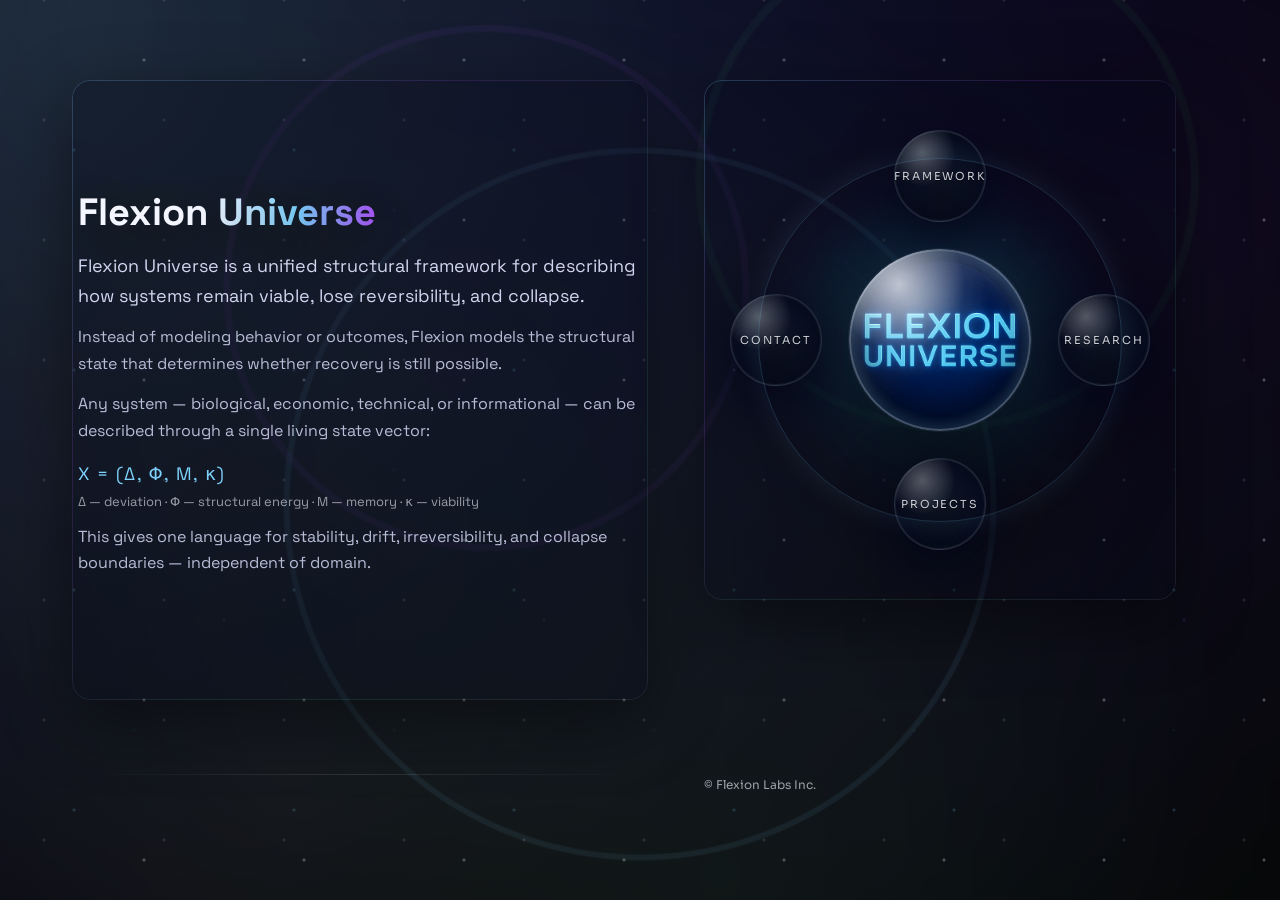
==== commit 4e593ef1: "Refactor icons structure and clean head links" ====
--- a/index.html
+++ b/index.html
@@ -1,183 +1,47 @@
 <!DOCTYPE html>
 <html lang="en">
 <head>
-<meta charset="UTF-8" />
-<meta name="viewport" content="width=device-width, initial-scale=1.0" />
-<title>Flexion Universe</title>
+  <!-- Google tag (gtag.js) -->
+  <script async src="https://www.googletagmanager.com/gtag/js?id=G-0EQL1F0Z2W"></script>
+  <script>
+    window.dataLayer = window.dataLayer || [];
+    function gtag(){dataLayer.push(arguments);}
+    gtag('js', new Date());
+    gtag('config', 'G-0EQL1F0Z2W');
+  </script>
 
-<link href="https://fonts.googleapis.com/css2?family=Sora:wght@400;500;600&display=swap" rel="stylesheet" />
+  <meta charset="UTF-8" />
+  <meta name="viewport" content="width=device-width, initial-scale=1.0" />
+  <title>Flexion Universe</title>
 
-<style>
-:root{
-  --bg1:#111827;
-  --bg2:#020617;
-  --fg:#f4f6ff;
-  --muted2:#c7cbe3;
-  --accent:#7dd3fc;
-}
+  <link rel="apple-touch-icon" sizes="180x180" href="icons/apple-touch-icon.png">
+  <link rel="icon" type="image/png" sizes="32x32" href="icons/favicon-32x32.png">
+  <link rel="icon" type="image/png" sizes="16x16" href="icons/favicon-16x16.png">
+  <link rel="manifest" href="icons/site.webmanifest">
 
-*{ box-sizing:border-box; }
-html,body{ height:100%; }
-
-body{
-  margin:0;
-  font-family:"Sora", system-ui, sans-serif;
-  background: radial-gradient(circle at top left, var(--bg1) 0, var(--bg2) 45%, #000 100%);
-  color: var(--fg);
-  overflow-x:hidden;
-}
-
-/* ===== space background (same style as other pages) ===== */
-.bg{
-  position:fixed;
-  inset:0;
-  z-index:-2;
-  pointer-events:none;
-  overflow:hidden;
-}
-.bg::before,
-.bg::after{
-  content:"";
-  position:absolute;
-  inset:-20%;
-  background-repeat:repeat;
-  opacity:.55;
-  transform:translateZ(0);
-}
-.bg::before{
-  background-image:
-    radial-gradient(circle, rgba(244,246,255,.55) 0 1px, transparent 2px),
-    radial-gradient(circle, rgba(125,211,252,.35) 0 1px, transparent 2px),
-    radial-gradient(circle, rgba(168,85,247,.25) 0 1px, transparent 2px);
-  background-size:160px 160px, 220px 220px, 320px 320px;
-  animation: driftA 140s linear infinite;
-}
-.bg::after{
-  background-image:
-    radial-gradient(circle, rgba(244,246,255,.35) 0 1px, transparent 2px),
-    radial-gradient(circle, rgba(74,222,128,.18) 0 1px, transparent 2px);
-  background-size:120px 120px, 260px 260px;
-  opacity:.35;
-  animation: driftB 220s linear infinite;
-}
-.nebula{
-  position:absolute;
-  inset:-20%;
-  background:
-    radial-gradient(circle at 20% 15%, rgba(125,211,252,.12), transparent 55%),
-    radial-gradient(circle at 80% 30%, rgba(168,85,247,.10), transparent 58%),
-    radial-gradient(circle at 55% 85%, rgba(74,222,128,.08), transparent 60%),
-    radial-gradient(circle at 30% 75%, rgba(251,146,60,.08), transparent 62%);
-  filter: blur(14px);
-  opacity: .9;
-}
-.rings{
-  position:absolute;
-  inset:-10%;
-  opacity:.35;
-  background:
-    radial-gradient(circle at 50% 55%, transparent 0 36%, rgba(125,211,252,.22) 36.2% 36.6%, transparent 36.8%),
-    radial-gradient(circle at 40% 35%, transparent 0 22%, rgba(168,85,247,.18) 22.2% 22.6%, transparent 22.8%),
-    radial-gradient(circle at 70% 25%, transparent 0 18%, rgba(74,222,128,.14) 18.2% 18.6%, transparent 18.8%);
-  filter: blur(0.2px);
-  animation: slowSpin 240s linear infinite;
-  transform-origin: 50% 50%;
-}
-@keyframes driftA{ from{ transform: translate3d(0,0,0);} to{ transform: translate3d(-120px, 140px, 0);} }
-@keyframes driftB{ from{ transform: translate3d(0,0,0);} to{ transform: translate3d(160px, -120px, 0);} }
-@keyframes slowSpin{ from{ transform: rotate(0deg);} to{ transform: rotate(360deg);} }
-
-/* ===== MAIN LAYOUT (kept) ===== */
-.main{
-  max-width:1200px;
-  margin:0 auto;
-  padding:80px 64px 120px 32px; /* as you had (more on right) */
-  display:grid;
-  grid-template-columns: 1.1fr 0.9fr;
-  gap:56px;
-  align-items:start;
-}
-
-/* LEFT */
-.left iframe{
-  width:100%;
-  height:620px;
-  border:none;
-  display:block;
-  border-radius:18px;
-  overflow:hidden;
-  background: rgba(2,6,23,0.25);
-  box-shadow: 0 20px 70px rgba(0,0,0,0.45);
-}
-
-/* RIGHT */
-.right{
-  display:flex;
-  align-items:center;
-  justify-content:center;
-}
-.right iframe{
-  width:100%;
-  height:520px;
-  border:none;
-  display:block;
-  border-radius:18px;
-  overflow:hidden;
-  background: rgba(2,6,23,0.25);
-  box-shadow: 0 20px 70px rgba(0,0,0,0.45);
-}
-
-/* subtle “research-like” frame */
-.frame{
-  position:relative;
-}
-.frame::before{
-  content:"";
-  position:absolute;
-  inset:0;
-  padding:1px;
-  border-radius:18px;
-  background: linear-gradient(135deg,
-    rgba(125,211,252,.35),
-    rgba(168,85,247,.25),
-    rgba(74,222,128,.18),
-    rgba(244,246,255,.12)
-  );
-  -webkit-mask: linear-gradient(#000 0 0) content-box, linear-gradient(#000 0 0);
-  -webkit-mask-composite: xor;
-  mask-composite: exclude;
-  opacity:.65;
-  pointer-events:none;
-}
-
-/* RESPONSIVE */
-@media (max-width: 900px){
-  .main{
-    grid-template-columns: 1fr;
-    padding:56px 20px 100px;
-    gap:36px;
-  }
-  .left iframe{ height:560px; }
-  .right iframe{ height:420px; }
-}
-</style>
+  <link href="https://fonts.googleapis.com/css2?family=Sora:wght@400;500;600&display=swap" rel="stylesheet" />
+  <link rel="stylesheet" href="css/style.css" />
 </head>
 
 <body>
-<div class="bg" aria-hidden="true">
-  <div class="nebula"></div>
-  <div class="rings"></div>
-</div>
-
-<main class="main">
-  <div class="left frame">
-    <iframe src="intro-text.html" title="Flexion Universe Intro"></iframe>
+  <div class="bg" aria-hidden="true">
+    <div class="nebula"></div>
+    <div class="rings"></div>
   </div>
 
-  <div class="right frame">
-    <iframe src="universe-orbit.html" title="Flexion Universe Navigation"></iframe>
+  <main class="main">
+    <div class="left frame">
+      <iframe src="intro-text.html" title="Flexion Universe Intro"></iframe>
+    </div>
+
+    <div class="right frame">
+      <iframe src="universe-orbit.html" title="Flexion Universe Navigation"></iframe>
+    </div> 
+     <hr class="hr" />
+  <div class="footer">
+    <br />© Flexion Labs Inc.
   </div>
-</main>
+  </main>
 
 </body>
 </html>
--- a/css/style.css
+++ b/css/style.css
@@ -0,0 +1,1376 @@
+/* =========================
+   Flexion Universe — Unified Styles
+   ========================= */
+
+/* ---- Theme ---- */
+:root{
+    --bg1:#111827;
+    --bg2:#020617;
+    --fg:#f4f6ff;
+    --muted2:#c7cbe3;
+    --accent:#7dd3fc;
+    --shadow: 0 24px 80px rgba(0,0,0,0.45);
+  }
+  
+  *{ box-sizing:border-box; }
+  html,body{ height:100%; }
+  
+  body:not(.intro):not(.orbit){
+    margin:0;
+    font-family:"Sora", system-ui, sans-serif;
+    color:var(--fg);
+    background: radial-gradient(circle at top left, var(--bg1) 0, var(--bg2) 45%, #000 100%);
+    overflow-x:hidden;
+  }
+  
+  a{ color:inherit; text-decoration:none; }
+  
+  .container{
+    max-width: 1100px;
+    margin: 0 auto;
+    padding: 40px 28px 90px;
+  }
+  
+  /* =========================
+     Space background (shared)
+     ========================= */
+  .bg{
+    position: fixed;
+    inset: 0;
+    z-index: -2;
+    pointer-events: none;
+    overflow: hidden;
+  }
+  .bg::before,
+  .bg::after{
+    content:"";
+    position:absolute;
+    inset:-20%;
+    background-repeat: repeat;
+    opacity: .55;
+    transform: translateZ(0);
+  }
+  .bg::before{
+    background-image:
+      radial-gradient(circle, rgba(244,246,255,.55) 0 1px, transparent 2px),
+      radial-gradient(circle, rgba(125,211,252,.35) 0 1px, transparent 2px),
+      radial-gradient(circle, rgba(168,85,247,.25) 0 1px, transparent 2px);
+    background-size: 160px 160px, 220px 220px, 320px 320px;
+    animation: driftA 140s linear infinite;
+  }
+  .bg::after{
+    background-image:
+      radial-gradient(circle, rgba(244,246,255,.35) 0 1px, transparent 2px),
+      radial-gradient(circle, rgba(74,222,128,.18) 0 1px, transparent 2px);
+    background-size: 120px 120px, 260px 260px;
+    opacity: .35;
+    animation: driftB 220s linear infinite;
+  }
+  .nebula{
+    position:absolute;
+    inset:-20%;
+    background:
+      radial-gradient(circle at 20% 15%, rgba(125,211,252,.12), transparent 55%),
+      radial-gradient(circle at 80% 30%, rgba(168,85,247,.10), transparent 58%),
+      radial-gradient(circle at 55% 85%, rgba(74,222,128,.08), transparent 60%),
+      radial-gradient(circle at 30% 75%, rgba(251,146,60,.08), transparent 62%);
+    filter: blur(14px);
+    opacity: .9;
+  }
+  .rings{
+    position:absolute;
+    inset:-10%;
+    opacity: .35;
+    background:
+      radial-gradient(circle at 50% 55%, transparent 0 36%, rgba(125,211,252,.22) 36.2% 36.6%, transparent 36.8%),
+      radial-gradient(circle at 40% 35%, transparent 0 22%, rgba(168,85,247,.18) 22.2% 22.6%, transparent 22.8%),
+      radial-gradient(circle at 70% 25%, transparent 0 18%, rgba(74,222,128,.14) 18.2% 18.6%, transparent 18.8%);
+    filter: blur(0.2px);
+    animation: slowSpin 240s linear infinite;
+    transform-origin: 50% 50%;
+  }
+  
+  @keyframes driftA{ from{ transform: translate3d(0,0,0);} to{ transform: translate3d(-120px, 140px, 0);} }
+  @keyframes driftB{ from{ transform: translate3d(0,0,0);} to{ transform: translate3d(160px, -120px, 0);} }
+  @keyframes slowSpin{ from{ transform: rotate(0deg);} to{ transform: rotate(360deg);} }
+  
+  /* =========================
+     Top nav (shared)
+     ========================= */
+  .topbar{
+    display:flex;
+    align-items:center;
+    justify-content:space-between;
+    gap:16px;
+    margin-bottom: 26px;
+  }
+  .brand{
+    display:flex;
+    align-items:center;
+    gap:12px;
+  }
+  .brand-dot{
+    width:10px; height:10px; border-radius:50%;
+    background: radial-gradient(circle at 30% 30%, rgba(255,255,255,.55), transparent 45%),
+                radial-gradient(circle at 50% 50%, rgba(125,211,252,.9), rgba(2,6,23,1));
+    box-shadow: 0 0 18px rgba(125,211,252,.25);
+  }
+  .brand span{
+    letter-spacing:.18em;
+    text-transform:uppercase;
+    font-size:12px;
+    color: rgba(244,246,255,.86);
+  }
+  .navlinks{
+    display:flex;
+    gap:12px;
+    flex-wrap:wrap;
+  }
+  .pill{
+    font-size:12px;
+    letter-spacing:.14em;
+    text-transform:uppercase;
+    padding:10px 12px;
+    border-radius: 999px;
+    background: rgba(2,6,23,0.30);
+    border: 1px solid rgba(244,246,255,0.12);
+    color: rgba(244,246,255,0.86);
+  }
+  .pill:hover{ border-color: rgba(125,211,252,0.35); }
+  
+  /* =========================
+     Page headers (shared)
+     ========================= */
+  h1{
+    margin: 8px 0 10px;
+    font-size: clamp(34px, 4.6vw, 52px);
+    line-height: 1.05;
+  }
+  .sub{
+    margin: 0 0 18px;
+    max-width: 920px;
+    color: var(--muted2);
+    line-height: 1.65;
+    font-size: 16px;
+  }
+  .counter{
+    margin: 0 0 18px;
+    font-size: 12px;
+    color: rgba(244,246,255,0.72);
+    letter-spacing: .10em;
+    text-transform: uppercase;
+  }
+  
+  /* =========================
+     Framework / Research cards (pubs)
+     ========================= */
+  .pubs-wrap{ position: relative; }
+  
+  @media (min-width: 821px){
+    .pubs-wrap::before{
+      content:"";
+      position:absolute;
+      top: 0;
+      bottom: 0;
+      left: 50%;
+      width: 1px;
+      transform: translateX(-0.5px);
+      background: linear-gradient(
+        180deg,
+        transparent,
+        rgba(125,211,252,0.22),
+        rgba(168,85,247,0.18),
+        rgba(74,222,128,0.14),
+        transparent
+      );
+      opacity: .75;
+      pointer-events:none;
+    }
+    .pubs-wrap::after{
+      content:"";
+      position:absolute;
+      top: -30px;
+      bottom: -30px;
+      left: 50%;
+      width: 90px;
+      transform: translateX(-45px);
+      background:
+        radial-gradient(circle at 50% 20%, rgba(125,211,252,.12), transparent 60%),
+        radial-gradient(circle at 50% 55%, rgba(168,85,247,.10), transparent 62%),
+        radial-gradient(circle at 50% 85%, rgba(74,222,128,.08), transparent 64%);
+      filter: blur(10px);
+      opacity: .70;
+      pointer-events:none;
+    }
+  }
+  
+  .pubs{
+    display:grid;
+    grid-template-columns: repeat(2, minmax(0,1fr));
+    gap:14px;
+    position: relative;
+    z-index: 0;
+  }
+  
+  @media (max-width: 820px){
+    .pubs{ grid-template-columns: 1fr; }
+  }
+  
+  .pub{
+    position:relative;
+    background: rgba(2,6,23,0.34);
+    border-radius: 18px;
+    padding: 18px;
+    overflow:hidden;
+    box-shadow: 0 20px 70px rgba(0,0,0,0.45);
+    transition: transform .18s ease, box-shadow .18s ease;
+  }
+  .pub::before{
+    content:"";
+    position:absolute;
+    inset:0;
+    padding:1px;
+    border-radius: 18px;
+    background: linear-gradient(135deg,
+      rgba(125,211,252,.35),
+      rgba(168,85,247,.25),
+      rgba(74,222,128,.18),
+      rgba(244,246,255,.12)
+    );
+    -webkit-mask: linear-gradient(#000 0 0) content-box, linear-gradient(#000 0 0);
+    -webkit-mask-composite: xor;
+    mask-composite: exclude;
+    opacity:.70;
+    pointer-events:none;
+  }
+  .pub::after{
+    content:"";
+    position:absolute;
+    inset:-1px;
+    background:
+      radial-gradient(circle at 18% 10%, rgba(125,211,252,.18), transparent 45%),
+      radial-gradient(circle at 82% 70%, rgba(168,85,247,.12), transparent 52%);
+    opacity:.85;
+    pointer-events:none;
+  }
+  .pub:hover{
+    transform: translateY(-3px);
+    box-shadow: 0 28px 110px rgba(0,0,0,0.55);
+  }
+  
+  .title-row{
+    position:relative;
+    display:flex;
+    align-items:flex-start;
+    justify-content:space-between;
+    gap:12px;
+    margin-bottom: 10px;
+  }
+  
+  .idx{
+    font-size: 11px;
+    letter-spacing: .18em;
+    text-transform: uppercase;
+    color: rgba(244,246,255,0.58);
+    background: rgba(2,6,23,0.35);
+    border: 1px solid rgba(244,246,255,0.12);
+    padding: 6px 8px;
+    border-radius: 999px;
+    flex: 0 0 auto;
+  }
+  
+  .title{
+    font-size:14px;
+    letter-spacing:.12em;
+    text-transform:uppercase;
+    color: rgba(244,246,255,0.92);
+    line-height:1.25;
+    min-width:0;
+  }
+  
+  .text{
+    margin:0;
+    color: rgba(244,246,255,0.78);
+    line-height: 1.65;
+    font-size: 14px;
+  }
+  
+  .doi{
+    position:relative;
+    font-size:12px;
+    letter-spacing:.08em;
+    color: rgba(244,246,255,0.72);
+    border-top:1px solid rgba(244,246,255,0.10);
+    padding-top:10px;
+  }
+  .doi b{ color: rgba(244,246,255,0.90); }
+  
+  /* state block (framework equation card) */
+  .state{
+    margin-top: 10px;
+    padding: 14px 14px;
+    border-radius: 16px;
+    background: rgba(2,6,23,0.30);
+    border: 1px solid rgba(244,246,255,0.10);
+  }
+  .formula{
+    font-size: 18px;
+    letter-spacing: .12em;
+    color: var(--accent);
+  }
+  .defs{
+    margin-top: 10px;
+    display:grid;
+    grid-template-columns: 1fr;
+    gap:8px;
+  }
+  .def{
+    color: rgba(244,246,255,0.78);
+    font-size: 13px;
+    line-height: 1.55;
+  }
+  .def b{ color: rgba(244,246,255,0.92); }
+  
+  /* =========================
+     Projects page (arc list)
+     ========================= */
+  .arc-wrap{
+    position: relative;
+    padding: 12px 0 6px;
+  }
+  
+  /* decorative arm line (svg) */
+  .arm{
+    position:absolute;
+    left: 0;
+    right: 0;
+    top: -6px;
+    height: 260px;
+    pointer-events:none;
+    opacity:.65;
+    filter: drop-shadow(0 0 18px rgba(125,211,252,.12));
+  }
+  @media (max-width: 820px){
+    .arm{ display:none; }
+  }
+  
+  .list{
+    position: relative;
+    display:grid;
+    grid-template-columns: 1fr;
+    gap:14px;
+    z-index:1;
+  }
+  
+  /* arc shifts */
+  .item{ --shift: 0px; transform: translateX(var(--shift)); }
+  .list .item:nth-child(1){ --shift: -60px; }
+  .list .item:nth-child(2){ --shift:  10px; }
+  .list .item:nth-child(3){ --shift:  85px; }
+  .list .item:nth-child(4){ --shift:  30px; }
+  .list .item:nth-child(5){ --shift: -35px; }
+  
+  @media (max-width: 820px){
+    .item{ transform:none; }
+  }
+  
+  .item{
+    position:relative;
+    background: rgba(2,6,23,0.34);
+    border-radius: 18px;
+    padding: 18px;
+    overflow:hidden;
+    box-shadow: 0 20px 70px rgba(0,0,0,0.45);
+    transition: transform .18s ease, box-shadow .18s ease;
+  }
+  .item::before{
+    content:"";
+    position:absolute;
+    inset:0;
+    padding:1px;
+    border-radius: 18px;
+    background: linear-gradient(135deg,
+      rgba(125,211,252,.35),
+      rgba(168,85,247,.25),
+      rgba(74,222,128,.18),
+      rgba(244,246,255,.12)
+    );
+    -webkit-mask: linear-gradient(#000 0 0) content-box, linear-gradient(#000 0 0);
+    -webkit-mask-composite: xor;
+    mask-composite: exclude;
+    opacity:.70;
+    pointer-events:none;
+  }
+  .item::after{
+    content:"";
+    position:absolute;
+    inset:-1px;
+    background:
+      radial-gradient(circle at 18% 10%, rgba(125,211,252,.18), transparent 45%),
+      radial-gradient(circle at 82% 70%, rgba(168,85,247,.12), transparent 52%);
+    opacity:.85;
+    pointer-events:none;
+  }
+  .item:hover{
+    transform: translateX(var(--shift)) translateY(-3px);
+    box-shadow: 0 28px 110px rgba(0,0,0,0.55);
+  }
+  
+  .left-head{
+    display:flex;
+    gap:10px;
+    align-items:flex-start;
+    min-width:0;
+  }
+  
+  /* galaxy badge */
+  .galaxy{
+    width: 42px;
+    height: 42px;
+    border-radius: 999px;
+    position: relative;
+    flex: 0 0 auto;
+    border: 1px solid rgba(244,246,255,0.14);
+    background:
+      radial-gradient(circle at 35% 30%, rgba(255,255,255,.30), transparent 45%),
+      radial-gradient(circle at 55% 65%, rgba(0,0,0,.30), transparent 62%),
+      radial-gradient(circle at 50% 50%, rgba(15,23,42,.95), rgba(2,6,23,.98));
+    box-shadow:
+      0 14px 30px rgba(2,6,23,.65),
+      inset 0 0 0 1px rgba(255,255,255,.05);
+    overflow:hidden;
+  }
+  .galaxy::before{
+    content:"";
+    position:absolute;
+    inset:-18px;
+    border-radius: 999px;
+    background:
+      conic-gradient(from 40deg,
+        rgba(125,211,252,.00),
+        rgba(125,211,252,.24),
+        rgba(168,85,247,.16),
+        rgba(74,222,128,.12),
+        rgba(125,211,252,.00));
+    filter: blur(0.2px);
+    opacity:.8;
+    animation: galaxySpin 18s linear infinite;
+  }
+  .galaxy::after{
+    content:"";
+    position:absolute;
+    inset:-12px;
+    border-radius: 999px;
+    background: radial-gradient(circle, rgba(125,211,252,.22), transparent 62%);
+    filter: blur(8px);
+    opacity:.55;
+  }
+  @keyframes galaxySpin{ from{ transform: rotate(0deg);} to{ transform: rotate(360deg);} }
+  
+  .g1::after{ background: radial-gradient(circle, rgba(125,211,252,.28), transparent 62%); }
+  .g2::after{ background: radial-gradient(circle, rgba(74,222,128,.22), transparent 62%); }
+  .g3::after{ background: radial-gradient(circle, rgba(168,85,247,.22), transparent 62%); }
+  .g4::after{ background: radial-gradient(circle, rgba(59,130,246,.24), transparent 62%); }
+  .g5::after{ background: radial-gradient(circle, rgba(251,146,60,.16), transparent 62%); }
+  
+  .small{
+    color: rgba(244,246,255,0.66);
+    font-size: 12px;
+    line-height: 1.6;
+    margin: 0;
+  }
+  
+  /* =========================
+     Index main (iframes layout)
+     ========================= */
+  .main{
+    max-width:1200px;
+    margin:0 auto;
+    padding:80px 64px 120px 32px; /* more on right like you had */
+    display:grid;
+    grid-template-columns: 1.1fr 0.9fr;
+    gap:56px;
+    align-items:start;
+  }
+  
+  .left iframe,
+  .right iframe{
+    width:100%;
+    border:none;
+    display:block;
+    border-radius:18px;
+    overflow:hidden;
+    background: rgba(2,6,23,0.25);
+    box-shadow: 0 20px 70px rgba(0,0,0,0.45);
+  }
+  
+  .left iframe{ height:620px; }
+  
+  .right{
+    display:flex;
+    align-items:center;
+    justify-content:center;
+  }
+  .right iframe{ height:520px; }
+  
+  .frame{ position:relative; }
+  .frame::before{
+    content:"";
+    position:absolute;
+    inset:0;
+    padding:1px;
+    border-radius:18px;
+    background: linear-gradient(135deg,
+      rgba(125,211,252,.35),
+      rgba(168,85,247,.25),
+      rgba(74,222,128,.18),
+      rgba(244,246,255,.12)
+    );
+    -webkit-mask: linear-gradient(#000 0 0) content-box, linear-gradient(#000 0 0);
+    -webkit-mask-composite: xor;
+    mask-composite: exclude;
+    opacity:.65;
+    pointer-events:none;
+  }
+  
+  @media (max-width: 900px){
+    .main{
+      grid-template-columns: 1fr;
+      padding:56px 20px 100px;
+      gap:36px;
+    }
+    .left iframe{ height:560px; }
+    .right iframe{ height:420px; }
+  }
+  
+  /* =========================
+     Mini planet (optional decorative)
+     ========================= */
+  .planet{
+    width: 14px;
+    height: 14px;
+    border-radius: 999px;
+    display:inline-block;
+    position: relative;
+    flex: 0 0 auto;
+    background:
+      radial-gradient(circle at 30% 24%, rgba(255,255,255,.36), transparent 38%),
+      radial-gradient(circle at 50% 70%, rgba(0,0,0,.25), transparent 56%),
+      radial-gradient(circle at 50% 50%, rgba(15,23,42,.95), rgba(2,6,23,.98));
+    border: 1px solid rgba(244,246,255,0.16);
+    box-shadow:
+      0 10px 24px rgba(2,6,23,.65),
+      inset 0 0 0 1px rgba(255,255,255,.06);
+  }
+  .planet::after{
+    content:"";
+    position:absolute;
+    inset:-8px;
+    border-radius:999px;
+    background: radial-gradient(circle, rgba(125,211,252,.45), transparent 62%);
+    filter: blur(7px);
+    opacity: .55;
+    z-index:-1;
+    pointer-events:none;
+  }
+  .planet.v2::after{ background: radial-gradient(circle, rgba(168,85,247,.40), transparent 62%); }
+  .planet.v3::after{ background: radial-gradient(circle, rgba(74,222,128,.40), transparent 62%); }
+  .planet.v4::after{ background: radial-gradient(circle, rgba(251,146,60,.40), transparent 62%); }
+  
+  .planet.ring::before{
+    content:"";
+    position:absolute;
+    width: 22px; height: 8px;
+    left:50%; top:50%;
+    transform: translate(-50%,-50%) rotate(-18deg);
+    border-radius: 999px;
+    border: 1px solid rgba(244,246,255,.18);
+    box-shadow: 0 0 16px rgba(125,211,252,.18);
+    opacity:.75;
+  }
+  .planet.band::before{
+    content:"";
+    position:absolute;
+    inset: 4px 2px;
+    border-radius: 999px;
+    background: linear-gradient(90deg, transparent, rgba(244,246,255,.18), transparent);
+    opacity:.8;
+  }
+  .planet.moon::before{
+    content:"";
+    position:absolute;
+    width:6px; height:6px;
+    right:-2px; top:2px;
+    border-radius: 999px;
+    background: radial-gradient(circle at 30% 30%, rgba(255,255,255,.35), rgba(15,23,42,.95));
+    border: 1px solid rgba(244,246,255,.14);
+    box-shadow: 0 0 16px rgba(168,85,247,.18);
+  }
+
+  /* =========================
+   CONTACT PAGE (additions)
+   ========================= */
+
+/* hero block */
+.hero{
+    margin-top: 8px;
+    margin-bottom: 18px;
+    max-width: 980px;
+  }
+  
+  .kicker{
+    display:flex;
+    align-items:center;
+    gap:10px;
+    font-size:12px;
+    letter-spacing:.14em;
+    text-transform:uppercase;
+    color: rgba(244,246,255,0.70);
+    margin-bottom: 10px;
+  }
+  
+  .kicker .dot{
+    width:8px;
+    height:8px;
+    border-radius:999px;
+    background: radial-gradient(circle at 30% 30%, rgba(255,255,255,.55), transparent 45%),
+                radial-gradient(circle at 50% 50%, rgba(125,211,252,.9), rgba(2,6,23,1));
+    box-shadow: 0 0 18px rgba(125,211,252,.20);
+    flex: 0 0 auto;
+  }
+  
+  .grad{
+    background: linear-gradient(90deg,
+      rgba(125,211,252,.95),
+      rgba(168,85,247,.85),
+      rgba(74,222,128,.75)
+    );
+    -webkit-background-clip: text;
+    background-clip: text;
+    color: transparent;
+  }
+  
+  .lead{
+    margin: 0;
+    color: rgba(244,246,255,0.78);
+    line-height: 1.65;
+    font-size: 16px;
+    max-width: 920px;
+  }
+  
+  /* section layout */
+  .section{
+    margin-top: 18px;
+  }
+  
+  .grid2{
+    display:grid;
+    grid-template-columns: 1fr 1fr;
+    gap:14px;
+    align-items:start;
+  }
+  
+  @media (max-width: 900px){
+    .grid2{ grid-template-columns: 1fr; }
+  }
+  
+  /* CONTACT cards (scoped so it won't fight other pages) */
+  .section.grid2 > .card{
+    position:relative;
+    background: rgba(2,6,23,0.34);
+    border-radius: 18px;
+    padding: 18px;
+    overflow:hidden;
+    box-shadow: 0 20px 70px rgba(0,0,0,0.45);
+  }
+  
+  .section.grid2 > .card::before{
+    content:"";
+    position:absolute;
+    inset:0;
+    padding:1px;
+    border-radius: 18px;
+    background: linear-gradient(135deg,
+      rgba(125,211,252,.35),
+      rgba(168,85,247,.25),
+      rgba(74,222,128,.18),
+      rgba(244,246,255,.12)
+    );
+    -webkit-mask: linear-gradient(#000 0 0) content-box, linear-gradient(#000 0 0);
+    -webkit-mask-composite: xor;
+    mask-composite: exclude;
+    opacity:.70;
+    pointer-events:none;
+  }
+  
+  .section.grid2 > .card::after{
+    content:"";
+    position:absolute;
+    inset:-1px;
+    background:
+      radial-gradient(circle at 18% 10%, rgba(125,211,252,.18), transparent 45%),
+      radial-gradient(circle at 82% 70%, rgba(168,85,247,.12), transparent 52%);
+    opacity:.85;
+    pointer-events:none;
+  }
+  
+  .section.grid2 > .card h2{
+    margin: 0 0 14px;
+    font-size: 14px;
+    letter-spacing:.12em;
+    text-transform:uppercase;
+    color: rgba(244,246,255,0.92);
+  }
+  
+  /* registry block */
+  .registry{
+    border-radius: 16px;
+    background: rgba(2,6,23,0.30);
+    border: 1px solid rgba(244,246,255,0.10);
+    overflow:hidden;
+  }
+  
+  .registry-head{
+    padding: 14px 14px;
+    border-bottom: 1px solid rgba(244,246,255,0.08);
+    background: rgba(2,6,23,0.22);
+  }
+  
+  .registry-title .name{
+    font-size: 14px;
+    letter-spacing:.10em;
+    text-transform:uppercase;
+    color: rgba(244,246,255,0.92);
+    line-height: 1.25;
+  }
+  
+  .registry-title .meta{
+    margin-top: 6px;
+    font-size: 12px;
+    color: rgba(244,246,255,0.66);
+    letter-spacing:.06em;
+  }
+  
+  .registry-body{
+    padding: 14px 14px;
+  }
+  
+  .dl{
+    display:grid;
+    grid-template-columns: 1fr;
+    gap:10px;
+  }
+  
+  .dt{
+    font-size: 12px;
+    letter-spacing:.12em;
+    text-transform:uppercase;
+    color: rgba(244,246,255,0.62);
+  }
+  
+  .dd{
+    margin-top: -4px;
+    font-size: 14px;
+    color: rgba(244,246,255,0.86);
+    line-height: 1.55;
+  }
+  
+  .mono{
+    font-family: ui-monospace, SFMono-Regular, Menlo, Monaco, Consolas, "Liberation Mono", "Courier New", monospace;
+    letter-spacing: .02em;
+  }
+  
+  .registry .sep{
+    height:1px;
+    background: linear-gradient(90deg, transparent, rgba(244,246,255,0.10), transparent);
+    border:none;
+  }
+  
+  /* support comet button (simple + same vibe) */
+  .support-comet{
+    margin-top: 14px;
+    display:flex;
+    justify-content:flex-end;
+  }
+  
+  .comet-btn{
+    position:relative;
+    display:inline-flex;
+    align-items:center;
+    gap:10px;
+    padding: 10px 14px;
+    border-radius: 999px;
+    border: 1px solid rgba(244,246,255,0.12);
+    background: rgba(2,6,23,0.28);
+    color: rgba(244,246,255,0.90);
+    font-size: 12px;
+    letter-spacing: .14em;
+    text-transform: uppercase;
+    overflow:hidden;
+  }
+  
+  .comet-btn:hover{
+    border-color: rgba(125,211,252,0.35);
+  }
+  
+  .comet-btn .core{
+    width:10px;
+    height:10px;
+    border-radius:999px;
+    background: rgba(125,211,252,.85);
+    box-shadow: 0 0 20px rgba(125,211,252,.22);
+  }
+  
+  .comet-btn .tail{
+    width:26px;
+    height:2px;
+    border-radius:999px;
+    background: linear-gradient(90deg, rgba(125,211,252,.0), rgba(125,211,252,.55));
+    opacity:.9;
+  }
+  
+  /* links list */
+  .links{
+    display:grid;
+    grid-template-columns: 1fr;
+    gap:10px;
+  }
+  
+  .link{
+    position:relative;
+    display:flex;
+    gap:12px;
+    align-items:center;
+    padding: 12px 12px;
+    border-radius: 16px;
+    background: rgba(2,6,23,0.30);
+    border: 1px solid rgba(244,246,255,0.10);
+  }
+  
+  .link:hover{
+    border-color: rgba(125,211,252,0.30);
+  }
+  
+  .link .ico{
+    width: 38px;
+    height: 38px;
+    border-radius: 14px;
+    display:grid;
+    place-items:center;
+    border: 1px solid rgba(244,246,255,0.10);
+    background:
+      radial-gradient(circle at 35% 30%, rgba(255,255,255,.10), transparent 55%),
+      rgba(2,6,23,0.22);
+    color: rgba(244,246,255,0.86);
+    flex: 0 0 auto;
+  }
+  
+  .link .ico svg{
+    width: 20px;
+    height: 20px;
+  }
+  
+  .link .txt{
+    min-width:0;
+  }
+  
+  .link .t{
+    font-size: 12px;
+    letter-spacing:.12em;
+    text-transform: uppercase;
+    color: rgba(244,246,255,0.78);
+  }
+  
+  .link .v{
+    margin-top: 6px;
+    font-size: 14px;
+    color: rgba(244,246,255,0.92);
+    white-space: nowrap;
+    overflow:hidden;
+    text-overflow: ellipsis;
+  }
+  
+  /* hr + footer */
+  .hr{
+    margin: 18px 0 14px;
+    border: none;
+    height: 1px;
+    background: linear-gradient(90deg, transparent, rgba(244,246,255,0.12), transparent);
+  }
+  
+  .footer{
+    color: rgba(244,246,255,0.62);
+    font-size: 12px;
+    line-height: 1.6;
+  }
+
+  /* =========================
+   SUPPORT PAGE (Claim UI)
+   ========================= */
+
+/* decorative arc line behind cards */
+.arc-line{
+    position:absolute;
+    left: 0;
+    right: 0;
+    top: -10px;
+    height: 240px;
+    pointer-events:none;
+    opacity:.55;
+    filter: drop-shadow(0 0 18px rgba(125,211,252,.12));
+  }
+  @media (max-width: 820px){
+    .arc-line{ display:none; }
+  }
+  
+  /* cards layout */
+  .arc{
+    position: relative;
+    display:grid;
+    grid-template-columns: repeat(2, minmax(0,1fr));
+    gap:14px;
+    z-index:1;
+  }
+  @media (max-width: 900px){
+    .arc{ grid-template-columns: 1fr; }
+  }
+  
+  /* card look (same language as .pub / .item) */
+  .card{
+    position:relative;
+    background: rgba(2,6,23,0.34);
+    border-radius: 18px;
+    padding: 18px;
+    overflow:hidden;
+    box-shadow: 0 20px 70px rgba(0,0,0,0.45);
+    transition: transform .18s ease, box-shadow .18s ease;
+  }
+  .card::before{
+    content:"";
+    position:absolute;
+    inset:0;
+    padding:1px;
+    border-radius: 18px;
+    background: linear-gradient(135deg,
+      rgba(125,211,252,.35),
+      rgba(168,85,247,.25),
+      rgba(74,222,128,.18),
+      rgba(244,246,255,.12)
+    );
+    -webkit-mask: linear-gradient(#000 0 0) content-box, linear-gradient(#000 0 0);
+    -webkit-mask-composite: xor;
+    mask-composite: exclude;
+    opacity:.70;
+    pointer-events:none;
+  }
+  .card::after{
+    content:"";
+    position:absolute;
+    inset:-1px;
+    background:
+      radial-gradient(circle at 18% 10%, rgba(125,211,252,.18), transparent 45%),
+      radial-gradient(circle at 82% 70%, rgba(168,85,247,.12), transparent 52%);
+    opacity:.85;
+    pointer-events:none;
+  }
+  .card:hover{
+    transform: translateY(-3px);
+    box-shadow: 0 28px 110px rgba(0,0,0,0.55);
+  }
+  
+  .row{
+    position:relative;
+    display:flex;
+    align-items:flex-start;
+    justify-content:space-between;
+    gap:12px;
+    margin-bottom: 10px;
+  }
+  
+  .badge{
+    font-size: 11px;
+    letter-spacing: .18em;
+    text-transform: uppercase;
+    color: rgba(244,246,255,0.58);
+    background: rgba(2,6,23,0.35);
+    border: 1px solid rgba(244,246,255,0.12);
+    padding: 6px 8px;
+    border-radius: 999px;
+    flex: 0 0 auto;
+  }
+  
+  /* wallet block */
+  .wallet{
+    position:relative;
+    margin-top: 8px;
+    padding: 14px 14px;
+    border-radius: 16px;
+    background: rgba(2,6,23,0.30);
+    border: 1px solid rgba(244,246,255,0.10);
+  }
+  
+  .addr{
+    font-family: ui-monospace, SFMono-Regular, Menlo, Monaco, Consolas, "Liberation Mono", "Courier New", monospace;
+    font-size: 13px;
+    letter-spacing: .02em;
+    line-height:1.5;
+    color: rgba(244,246,255,0.92);
+    word-break: break-all;
+  }
+  
+  .actions{
+    display:flex;
+    gap:10px;
+    flex-wrap:wrap;
+    margin-top: 12px;
+  }
+  
+  .btn{
+    appearance:none;
+    border: 1px solid rgba(244,246,255,0.12);
+    background: rgba(2,6,23,0.28);
+    color: rgba(244,246,255,0.90);
+    padding: 10px 12px;
+    border-radius: 999px;
+    cursor:pointer;
+    font-size: 12px;
+    letter-spacing: .14em;
+    text-transform: uppercase;
+  }
+  .btn:hover{ border-color: rgba(125,211,252,0.35); }
+  
+  .btn.primary{
+    border-color: rgba(125,211,252,0.40);
+    background: rgba(125,211,252,0.10);
+  }
+  .btn.primary:hover{
+    border-color: rgba(125,211,252,0.60);
+    background: rgba(125,211,252,0.14);
+  }
+  
+  /* divider used in support cards */
+  .sep{
+    margin-top: 12px;
+    height: 1px;
+    background: linear-gradient(90deg, transparent, rgba(244,246,255,0.10), transparent);
+    border:none;
+  }
+
+  /* =========================
+   Support polish (small fixes)
+   ========================= */
+
+h1{
+    text-shadow: 0 12px 40px rgba(0,0,0,.35);
+  }
+  
+  .arc .card{
+    backdrop-filter: blur(6px);
+    -webkit-backdrop-filter: blur(6px);
+  }
+  .arc .card::after{
+    opacity: .95; 
+  }
+  
+  .arc .addr{
+    padding: 10px 12px;
+    border-radius: 12px;
+    background: rgba(0,0,0,0.20);
+    border: 1px solid rgba(244,246,255,0.08);
+    font-size: 12.5px;
+  }
+  
+  .arc .btn{
+    height: 38px;
+    display:inline-flex;
+    align-items:center;
+    justify-content:center;
+  }
+  .arc .btn.primary{
+    box-shadow: 0 0 0 1px rgba(125,211,252,0.10), 0 14px 30px rgba(0,0,0,0.35);
+  }
+  
+  @media (max-width: 520px){
+    .arc .actions{ gap:8px; }
+    .arc .btn{ width:100%; }
+  }
+
+  /* =========================
+   INTRO TEXT IFRAME (intro-text.html)
+   ========================= */
+
+html,
+body.intro{
+  height: 100%;
+  margin: 0;
+  overflow: hidden; /* убираем вертикальный скроллбар */
+}
+
+body.intro{
+  background: transparent;
+  color: var(--fg);
+  font-family: "Space Grotesk", system-ui, sans-serif;
+
+  display: flex;           /* центрируем без .wrap-хаков */
+  align-items: center;
+}
+
+body.intro .wrap{
+  width: 100%;
+  padding: 0 6px;          /* безопасный внутренний отступ */
+}
+
+body.intro .hero{
+  width: 100%;
+}
+
+body.intro h1{
+  font-size: clamp(38px, 5vw, 56px);
+  line-height: 1.05;
+  margin: 0 0 18px;
+}
+
+body.intro .grad{
+  background: linear-gradient(90deg, #e5f0ff, #7dd3fc, #a855f7);
+  -webkit-background-clip: text;
+  background-clip: text;
+  color: transparent;
+}
+
+body.intro .lead{
+  font-size: 18px;
+  line-height: 1.65;
+  color: #d1d5f0;
+  max-width: 760px;
+  margin: 0 0 14px;
+}
+
+body.intro .small{
+  font-size: 16px;
+  line-height: 1.65;
+  color: #b7bdd6;
+  max-width: 760px;
+  margin: 0 0 14px;
+}
+
+body.intro .formula{
+  margin-top: 18px;
+  font-size: 18px;
+  letter-spacing: 0.08em;
+  color: var(--accent);
+}
+
+body.intro .formula-note{
+  margin-top: 8px;
+  font-size: 13px;
+  color: rgba(244,246,255,0.60);
+}
+
+  /* =========================
+   ORBIT IFRAME (universe-orbit.html)
+   ========================= */
+
+body.orbit{
+    background: transparent;
+    font-family:"Sora",system-ui,sans-serif;
+    color: var(--fg);
+    display:flex;
+    align-items:center;
+    justify-content:center;
+    overflow:hidden;
+    margin:0;
+  }
+  
+  html, body.orbit{ width:100%; height:100%; }
+  
+  body.orbit{
+    --ring: rgba(125,211,252,.18);
+  }
+  
+  /* ===== SYSTEM ===== */
+  body.orbit .system{
+    position:relative;
+    width:400px;
+    height:400px;
+  }
+  
+  body.orbit .system::before{
+    content:"";
+    position:absolute;
+    inset:-20px;
+    border-radius:50%;
+    background:radial-gradient(circle, rgba(56,189,248,0.14), transparent 62%);
+    filter:blur(10px);
+    opacity:.95;
+    pointer-events:none;
+  }
+  
+  body.orbit .system::after{
+    content:"";
+    position:absolute;
+    inset:18px;
+    border-radius:50%;
+    border:1px solid var(--ring);
+    box-shadow:0 0 26px rgba(125,211,252,0.10);
+    pointer-events:none;
+  }
+  
+  /* ===== CENTER (LOGO PLANET) ===== */
+  body.orbit .center{
+    position:absolute;
+    top:50%;
+    left:50%;
+    transform:translate(-50%,-50%);
+    width:182px;
+    height:182px;
+    border-radius:50%;
+    overflow:hidden;
+    isolation:isolate;
+    background:#0b1220;
+  
+    box-shadow:
+      0 44px 140px rgba(0,0,0,.92),
+      0 0 90px rgba(56,189,248,.22),
+      0 0 0 1px rgba(255,255,255,.10);
+  
+    text-decoration:none;
+    display:block;
+    cursor:pointer;
+  }
+  
+  body.orbit .center img{
+    width:100%;
+    height:100%;
+    object-fit:cover;
+    display:block;
+    transform: scale(1.12);
+    filter: contrast(1.06) saturate(1.08) brightness(0.96);
+  }
+  
+  body.orbit .center::before{
+    content:"";
+    position:absolute;
+    inset:0;
+    border-radius:50%;
+    z-index:2;
+    pointer-events:none;
+    box-shadow:
+      inset 0 0 0 2px rgba(244,246,255,.22),
+      inset 0 0 0 12px rgba(2,6,23,.20),
+      inset 0 -26px 34px rgba(0,0,0,.45),
+      inset 0 18px 22px rgba(255,255,255,.14);
+  }
+  
+  body.orbit .center::after{
+    content:"";
+    position:absolute;
+    inset:-2px;
+    border-radius:50%;
+    z-index:3;
+    pointer-events:none;
+    background:
+      radial-gradient(circle at 28% 20%, rgba(255,255,255,.75), transparent 33%),
+      radial-gradient(circle at 36% 30%, rgba(255,255,255,.28), transparent 42%),
+      radial-gradient(circle at 50% 50%, transparent 58%, rgba(125,211,252,.22) 72%, transparent 82%),
+      radial-gradient(circle at 70% 82%, rgba(0,0,0,.48), transparent 46%),
+      linear-gradient(135deg, rgba(255,255,255,.14), rgba(255,255,255,0) 55%);
+    mix-blend-mode: screen;
+    opacity: .92;
+  }
+  
+  /* ===== ORBIT ===== */
+  body.orbit .orbit{
+    position:absolute;
+    inset:0;
+    border-radius:50%;
+    animation: orbitSpin 56s linear infinite;
+  }
+  
+  @keyframes orbitSpin{
+    from{ transform:rotate(0deg); }
+    to{ transform:rotate(360deg); }
+  }
+  
+  /* ===== PLANETS ===== */
+  body.orbit .node{
+    position:absolute;
+    width:92px;
+    height:92px;
+    border-radius:50%;
+    display:flex;
+    align-items:center;
+    justify-content:center;
+    text-decoration:none;
+    color:var(--fg);
+    cursor:pointer;
+  
+    background:
+      radial-gradient(circle at 30% 24%, rgba(255,255,255,.30), transparent 36%),
+      radial-gradient(circle at 50% 70%, rgba(0,0,0,.25), transparent 54%),
+      radial-gradient(circle at 50% 50%, rgba(15,23,42,.95), rgba(2,6,23,.98));
+  
+    border:1px solid rgba(148,163,184,.22);
+    box-shadow:
+      0 18px 54px rgba(2,6,23,.88),
+      inset 0 0 0 1px rgba(255,255,255,.06);
+  
+    transition:transform .18s ease, box-shadow .18s ease, border-color .18s ease;
+  }
+  
+  /* контрвращение текста */
+  body.orbit .orbit .node{
+    animation: orbitCounter 56s linear infinite;
+  }
+  
+  @keyframes orbitCounter{
+    from{ transform:rotate(360deg); }
+    to{ transform:rotate(0deg); }
+  }
+  
+  body.orbit .node span{
+    font-size:11px;
+    letter-spacing:.18em;
+    text-transform:uppercase;
+    color:rgba(244,246,255,.82);
+    text-shadow:0 1px 0 rgba(0,0,0,.65);
+  }
+  
+  body.orbit .node::after{
+    content:"";
+    position:absolute;
+    inset:-8px;
+    border-radius:50%;
+    background: radial-gradient(circle, var(--glow), transparent 62%);
+    filter: blur(6px);
+    opacity: .55;
+    z-index:-1;
+    pointer-events:none;
+  }
+  
+  body.orbit .node:hover{
+    transform:scale(1.08);
+    border-color: rgba(255,255,255,.26);
+    box-shadow:
+      0 22px 70px rgba(2,6,23,.92),
+      0 0 30px rgba(255,255,255,.08),
+      inset 0 0 0 1px rgba(255,255,255,.08);
+  }
+  
+  body.orbit .system:hover .orbit{
+    animation-play-state: paused;
+  }
+  body.orbit .system:hover .orbit .node{
+    animation-play-state: paused;
+  }
+  
+  /* positions */
+  body.orbit .framework{ top:-10px; left:50%; margin-left:-46px; }
+  body.orbit .research { right:-10px; top:50%; margin-top:-46px; }
+  body.orbit .projects { bottom:-10px; left:50%; margin-left:-46px; }
+  body.orbit .contact  { left:-10px; top:50%; margin-top:-46px; }
+  
+  /* colors */
+  body.orbit .framework{ --glow: rgba(168,85,247,.40); }
+  body.orbit .research { --glow: rgba(34,211,238,.38); }
+  body.orbit .projects { --glow: rgba(74,222,128,.38); }
+  body.orbit .contact  { --glow: rgba(251,146,60,.38); }
